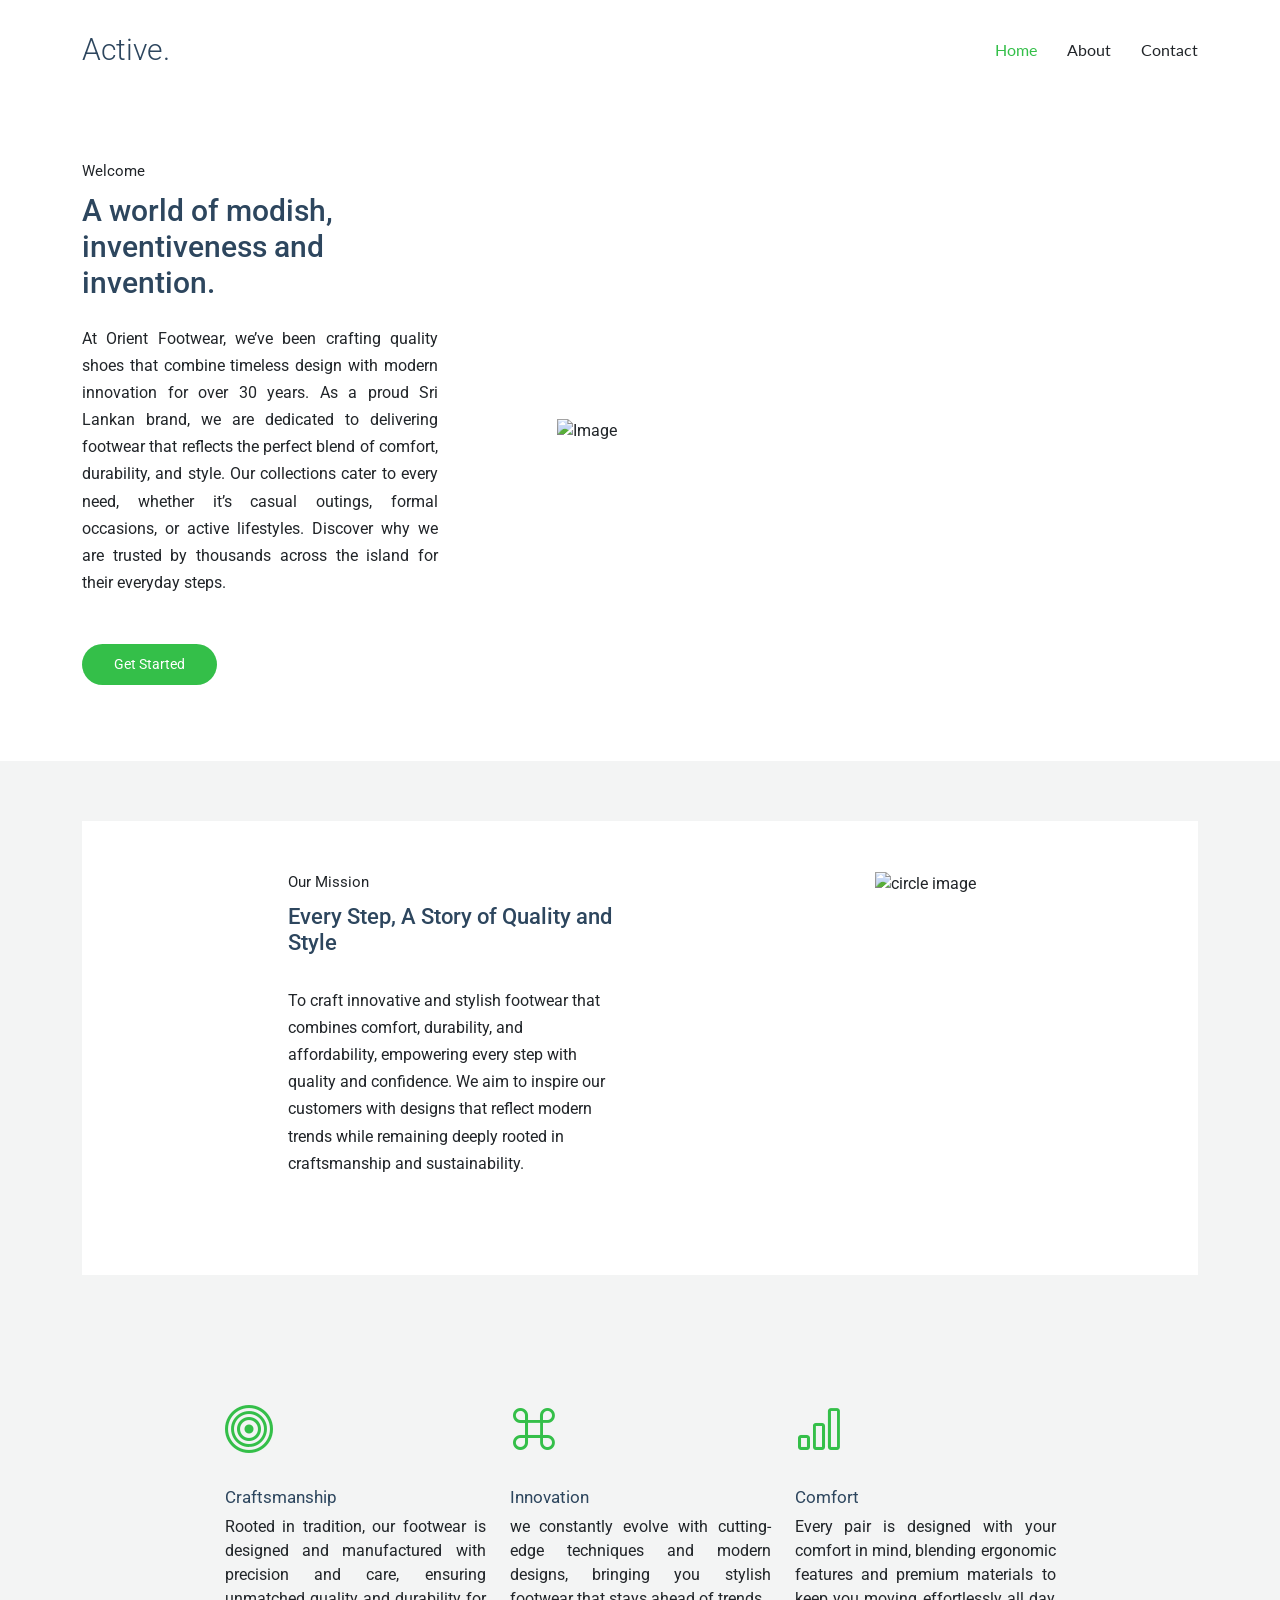
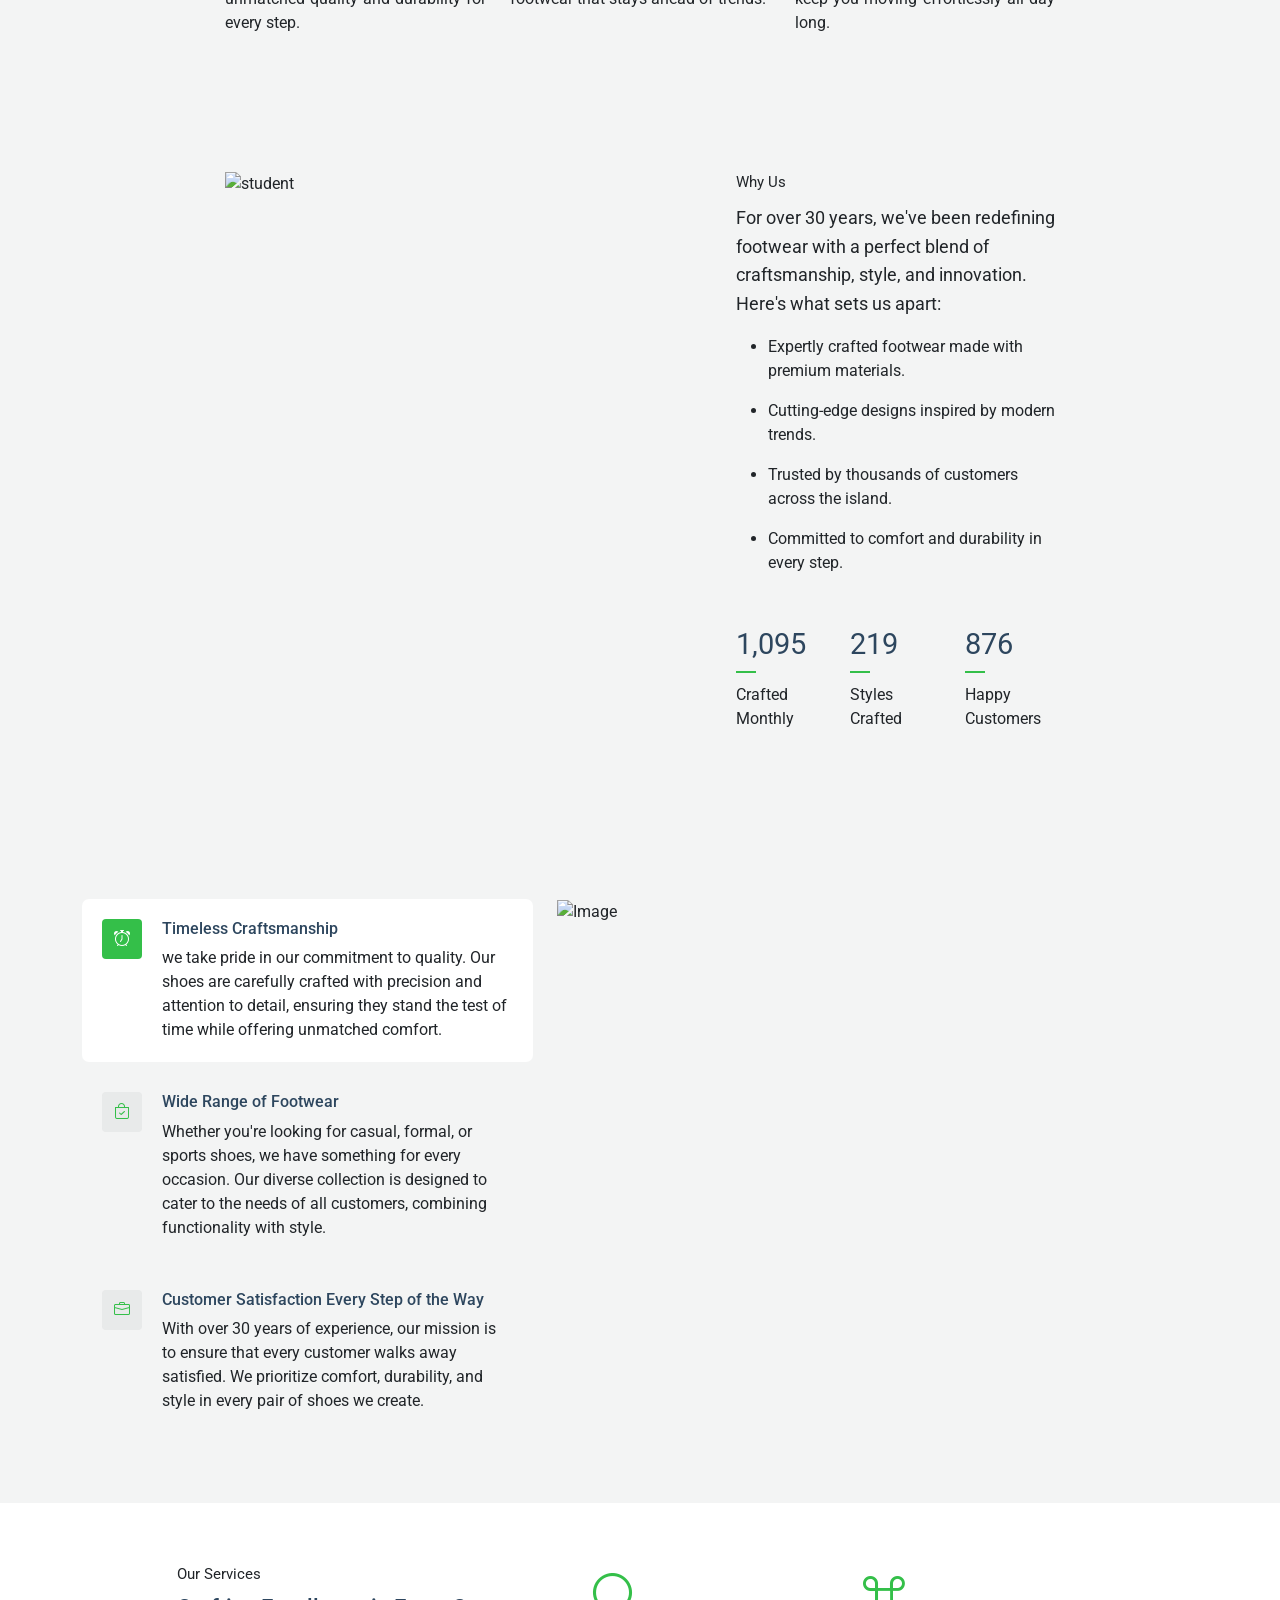
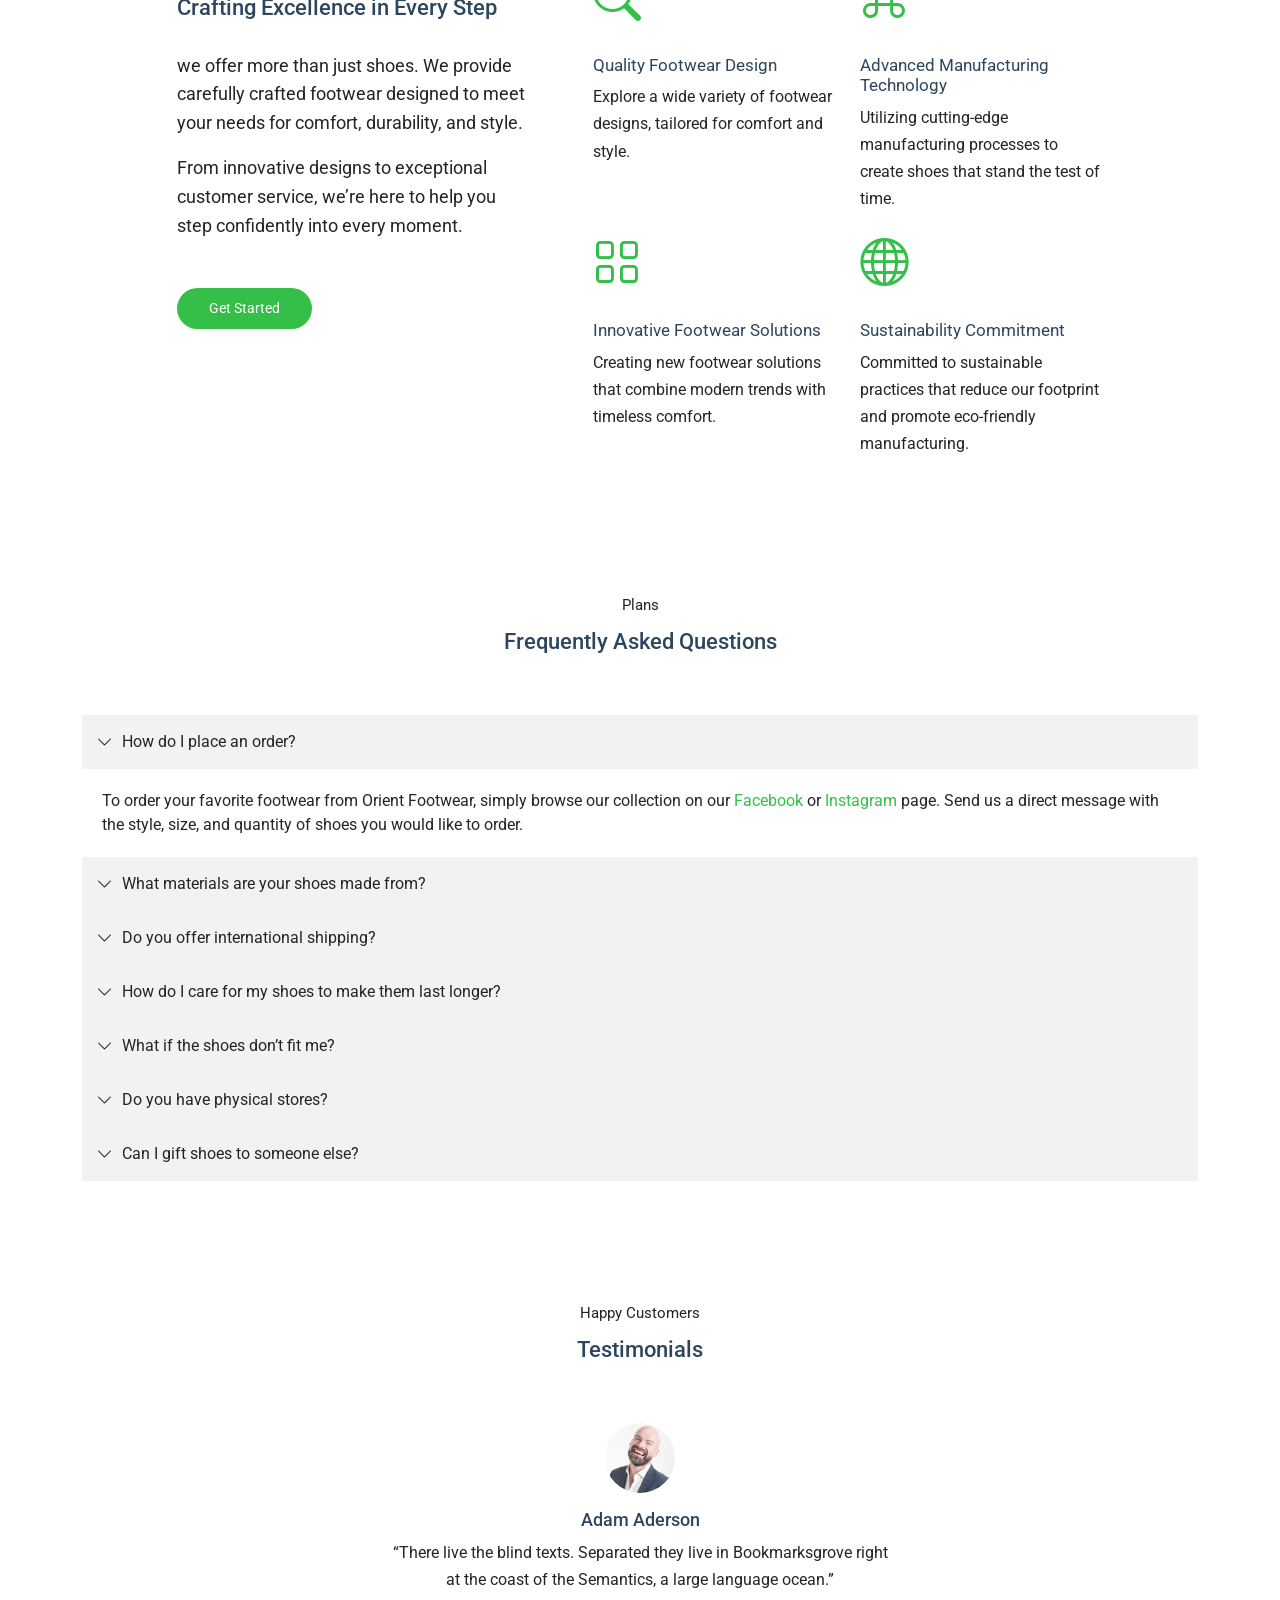
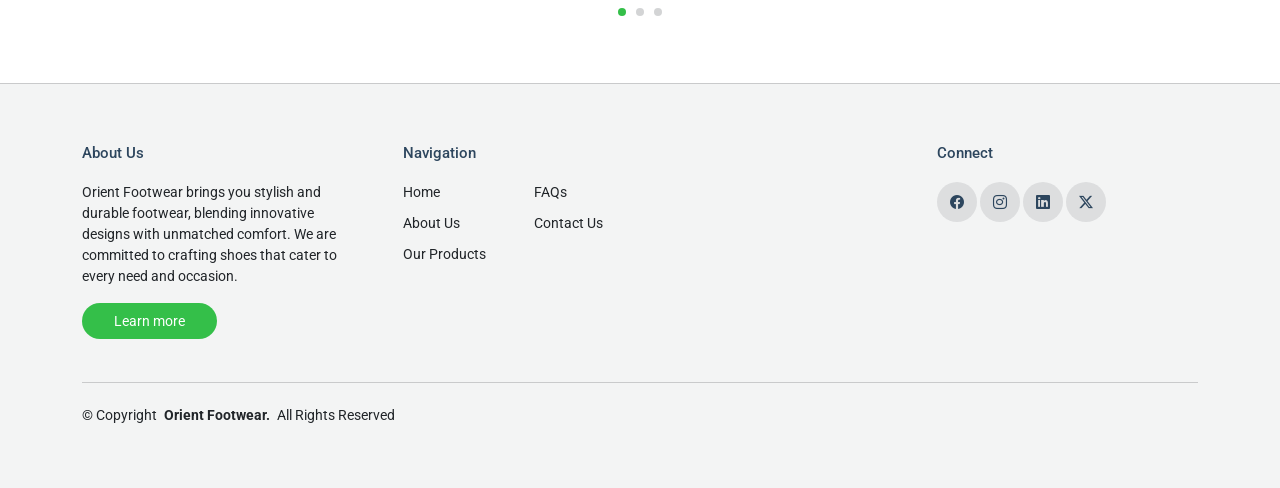
==== index.html @ 6840c635 "first commit" ====
<!DOCTYPE html>
<html lang="en">

<head>
  <meta charset="utf-8">
  <meta content="width=device-width, initial-scale=1.0" name="viewport">
  <title>Index - Active Bootstrap Template</title>
  <meta name="description" content="">
  <meta name="keywords" content="">

  <!-- Favicons -->
  <link href="assets/img/favicon.png" rel="icon">
  <link href="assets/img/apple-touch-icon.png" rel="apple-touch-icon">

  <!-- Fonts -->
  <link href="https://fonts.googleapis.com" rel="preconnect">
  <link href="https://fonts.gstatic.com" rel="preconnect" crossorigin>
  <link href="https://fonts.googleapis.com/css2?family=Roboto:ital,wght@0,100;0,300;0,400;0,500;0,700;0,900;1,100;1,300;1,400;1,500;1,700;1,900&family=Lato:ital,wght@0,100;0,300;0,400;0,700;0,900;1,100;1,300;1,400;1,700;1,900&display=swap" rel="stylesheet">

  <!-- Vendor CSS Files -->
  <link href="assets/vendor/bootstrap/css/bootstrap.min.css" rel="stylesheet">
  <link href="assets/vendor/bootstrap-icons/bootstrap-icons.css" rel="stylesheet">
  <link href="assets/vendor/aos/aos.css" rel="stylesheet">
  <link href="assets/vendor/swiper/swiper-bundle.min.css" rel="stylesheet">
  <link href="assets/vendor/glightbox/css/glightbox.min.css" rel="stylesheet">

  <!-- Main CSS File -->
  <link href="assets/css/main.css" rel="stylesheet">


</head>

<body class="index-page">

  <header id="header" class="header d-flex align-items-center sticky-top">
    <div class="container-fluid container-xl position-relative d-flex align-items-center justify-content-between">

      <a href="index.html" class="logo d-flex align-items-center">
        <!-- Uncomment the line below if you also wish to use an image logo -->
        <!-- <img src="assets/img/logo.png" alt=""> -->
        <h1 class="sitename">Active.</h1>
      </a>

      <nav id="navmenu" class="navmenu">
        <ul>
          <li><a href="index.html" class="active">Home</a></li>
          <li><a href="#">About</a></li>
          <!-- <li><a href="portfolio.html">Portfolio</a></li> -->
          <!-- <li><a href="team.html">Team</a></li> -->
          <li><a href="contact.html">Contact</a></li>
        </ul>
        <i class="mobile-nav-toggle d-xl-none bi bi-list"></i>
      </nav>

    </div>
  </header>

  <main class="main">

    <!-- About Section -->
    <section id="about" class="about section">

      <div class="container">
        <div class="row align-items-center justify-content-between">
          <div class="col-lg-7 mb-5 mb-lg-0 order-lg-2" data-aos="fade-up" data-aos-delay="400">
            <div class="swiper init-swiper">
              <script type="application/json" class="swiper-config">
                {
                  "loop": true,
                  "speed": 600,
                  "autoplay": {
                    "delay": 5000
                  },
                  "slidesPerView": "auto",
                  "pagination": {
                    "el": ".swiper-pagination",
                    "type": "bullets",
                    "clickable": true
                  },
                  "breakpoints": {
                    "320": {
                      "slidesPerView": 1,
                      "spaceBetween": 40
                    },
                    "1200": {
                      "slidesPerView": 1,
                      "spaceBetween": 1
                    }
                  }
                }
              </script>
              <div class="swiper-wrapper">
                <div class="swiper-slide">
                  <img src="assets/img/img_h_6.jpg" alt="Image" class="img-fluid">
                </div>
                <div class="swiper-slide">
                  <img src="assets/img/img_h_7.jpg" alt="Image" class="img-fluid">
                </div>
                <div class="swiper-slide">
                  <img src="assets/img/img_h_8.jpg" alt="Image" class="img-fluid">
                </div>
              </div>
              <div class="swiper-pagination"></div>
            </div>
          </div>
          <div class="col-lg-4 order-lg-1">
            <span class="section-subtitle" data-aos="fade-up">Welcome</span>
            <h1 class="mb-4" data-aos="fade-up">
              A world of modish, inventiveness and invention.
            </h1>
            <p data-aos="fade-up" style="text-align: justify;">
              At Orient Footwear, we’ve been crafting quality shoes that combine timeless design with modern 
              innovation for over 30 years. As a proud Sri Lankan brand, we are dedicated to delivering footwear 
              that reflects the perfect blend of comfort, durability, and style. Our collections cater to every need, 
              whether it’s casual outings, formal occasions, or active lifestyles. Discover why we are trusted by thousands 
              across the island for their everyday steps.
            </p>
            <p class="mt-5" data-aos="fade-up">
              <a href="#" class="btn btn-get-started">Get Started</a>
            </p>
          </div>
        </div>
      </div>
    </section><!-- /About Section -->

    <!-- About 2 Section -->
    <section id="about-2" class="about-2 section light-background">

      <div class="container">
        <div class="content">
          <div class="row justify-content-center">
            <div class="col-sm-12 col-md-5 col-lg-4 col-xl-4 order-lg-2 offset-xl-1 ">
              <div class="img-wrap text-center text-md-left" data-aos="fade-up" data-aos-delay="100">
                <div class="img">
                  <img src="assets/img/img_v_3.jpg" alt="circle image" class="img-fluid">
                </div>
              </div>
            </div>

            <div class="offset-md-0 offset-lg-1 col-sm-12 col-md-5 col-lg-5 col-xl-4" data-aos="fade-up">
              <div class="px-3">
                <span class="content-subtitle">Our Mission</span>
                <h2 class="content-title text-start">
                  Every Step, A Story of Quality and Style
                </h2>
                <p class="mb-5">
                  To craft innovative and stylish footwear that combines comfort, durability, and affordability, 
                  empowering every step with quality and confidence. We aim to inspire our customers with designs 
                  that reflect modern trends while remaining deeply rooted in craftsmanship and sustainability.
                </p>
              </div>
            </div>
          </div>
        </div>
      </div>
    </section><!-- /About 2 Section -->

    <!-- Services Section -->
    <section id="services" class="services section light-background">

      <div class="container">
        <div class="row gy-4 justify-content-center">

          <div class="col-lg-3">
            <div class="services-item" data-aos="fade-up">
              <div class="services-icon">
                <i class="bi bi-bullseye"></i>
              </div>
              <div>
                <h3>Craftsmanship</h3>
                <p style="text-align: justify;">Rooted in tradition, our footwear is designed and manufactured with precision and care, 
                  ensuring unmatched quality and durability for every step.</p>
              </div>
            </div>
          </div>

          <div class="col-lg-3">
            <div class="services-item" data-aos="fade-up" data-aos-delay="100">
              <div class="services-icon">
                <i class="bi bi-command"></i>
              </div>
              <div>
                <h3>Innovation</h3>
                <p style="text-align: justify;"> we constantly evolve with cutting-edge techniques and modern designs, bringing you stylish footwear that 
                  stays ahead of trends.</p>
              </div>
            </div>
          </div>

          <div class="col-lg-3">
            <div class="services-item" data-aos="fade-up" data-aos-delay="200">
              <div class="services-icon">
                <i class="bi bi-bar-chart"></i>
              </div>
              <div>
                <h3>Comfort</h3>
                <p style="text-align: justify;">Every pair is designed with your comfort in mind, blending ergonomic features and premium materials to
                   keep you moving effortlessly all day long.</p>
              </div>
            </div>
          </div>

        </div>
      </div>
    </section><!-- /Services Section -->

    <!-- Stats Section -->
    <section id="stats" class="stats section light-background">

      <div class="container">

        <div class="row gy-4 justify-content-center">

          <div class="col-lg-5">
            <div class="images-overlap">
              <img src="assets/img/img_v_1.jpg" alt="student" class="img-fluid img-1" data-aos="fade-up">
            </div>
          </div>

          <div class="col-lg-4 ps-lg-5">
            <span class="content-subtitle">Why Us</span>
           
            <p class="lead">
              For over 30 years, we've been redefining footwear with a perfect blend of craftsmanship, style, and innovation. Here's 
              what sets us apart:
            </p>
            <ul>
              <li class="mb-3"> Expertly crafted footwear made with premium materials.</li>
              <li class="mb-3"> Cutting-edge designs inspired by modern trends.</li>
              <li class="mb-3"> Trusted by thousands of customers across the island.</li>
              <li class="mb-5"> Committed to comfort and durability in every step.</li>
            </ul>
            
            <div class="row mb-5 count-numbers">

              <!-- Start Stats Item -->
              <div class="col-4 counter" data-aos="fade-up" data-aos-delay="200">
                <span data-purecounter-separator="true" data-purecounter-start="0" data-purecounter-end="1500" data-purecounter-duration="1" class="purecounter number"></span>
                <span class="d-block">Crafted Monthly</span>
              </div>
              <!-- End Stats Item -->

              <!-- Start Stats Item -->
              <div class="col-4 counter" data-aos="fade-up" data-aos-delay="300">
                <span data-purecounter-separator="true" data-purecounter-start="0" data-purecounter-end="300" data-purecounter-duration="1" class="purecounter number"></span>
                <span class="d-block">Styles Crafted</span>
              </div>
              <!-- End Stats Item -->

              <!-- Start Stats Item -->
              <div class="col-4 counter" data-aos="fade-up" data-aos-delay="400">
                <span data-purecounter-separator="true" data-purecounter-start="0" data-purecounter-end="1200" data-purecounter-duration="1" class="purecounter number"></span>
                <span class="d-block">Happy Customers</span>
              </div>
              <!-- End Stats Item -->

            </div>
          </div>

        </div>

      </div>
    </section><!-- /Stats Section -->


    <!-- Tabs Section -->
    <section id="tabs" class="tabs section light-background">

      <div class="container">
        <div class="row gap-x-lg-5 justify-content-between">
          <div class="col-lg-5 js-custom-dots">
            <a href="#" class="service-item link horizontal d-flex active" data-aos="fade-left" data-aos-delay="0">
              <div class="service-icon color-1 mb-4">
                <i class="bi bi-alarm"></i>
              </div>
              <!-- /.icon -->
              <div class="service-contents">
                <h3>Timeless Craftsmanship</h3>
                <p>
                  we take pride in our commitment to quality. Our shoes are carefully crafted with precision and attention to detail, ensuring they stand the test of time while offering unmatched comfort.
                </p>
              </div>
              <!-- /.service-contents-->
            </a>
            <!-- /.service -->

            <a href="#" class="service-item link horizontal d-flex" data-aos="fade-left" data-aos-delay="100">
              <div class="service-icon color-2 mb-4">
                <i class="bi bi-bag-check"></i>
              </div>
              <!-- /.icon -->
              <div class="service-contents">
                <h3>Wide Range of Footwear</h3>
                <p>
                  Whether you're looking for casual, formal, or sports shoes, we have something for every occasion. Our diverse collection is designed to cater to the needs of all customers, combining functionality with style.
                </p>
              </div>
              <!-- /.service-contents-->
            </a>
            <!-- /.service -->

            <a href="#" class="service-item link horizontal d-flex" data-aos="fade-left" data-aos-delay="200">
              <div class="service-icon color-3 mb-4">
                <i class="bi bi-briefcase"></i>
              </div>
              <!-- /.icon -->
              <div class="service-contents">
                <h3>Customer Satisfaction Every Step of the Way</h3>
                <p>
                  With over 30 years of experience, our mission is to ensure that every customer walks away satisfied. We prioritize comfort, durability, and style in every pair of shoes we create.
                </p>
              </div>
              <!-- /.service-contents-->
            </a>
          </div>

          <div class="col-lg-7">
            <div class="swiper init-swiper-tabs">
              <script type="application/json" class="swiper-config">
                {
                  "loop": true,
                  "speed": 600,
                  "autoHeight": true,
                  "autoplay": {
                    "delay": 5000
                  },
                  "slidesPerView": "auto",
                  "pagination": {
                    "el": ".swiper-pagination",
                    "type": "bullets",
                    "clickable": true
                  },
                  "breakpoints": {
                    "320": {
                      "slidesPerView": 1,
                      "spaceBetween": 40
                    },
                    "1200": {
                      "slidesPerView": 1,
                      "spaceBetween": 1
                    }
                  }
                }
              </script>
              <div class="swiper-wrapper">
                <div class="swiper-slide">
                  <img src="assets/img/img_h_1.jpg" alt="Image" class="img-fluid">
                  <!-- <div class="p-4">
                    <h3 class="text-black h5 mb-3">Modern and clean design</h3>
                    <div class="row">
                      <div class="col-lg-8">
                        <p>
                          Far far away, behind the word mountains, far from the
                          countries Vokalia and Consonantia, there live the blind
                          texts. Separated they live in Bookmarksgrove right at the
                          coast of the Semantics, a large language ocean.
                        </p>
                        <p>
                          A small river named Duden flows by their place and
                          supplies it with the necessary regelialia. It is a
                          paradisematic country, in which roasted parts of sentences
                          fly into your mouth.
                        </p>
                      </div>
                      <div class="col-lg-4">
                        <ul class="list-unstyled list-check">
                          <li>Far far away, behind the word</li>
                          <li>Far from the countries Vokalia</li>
                          <li>Separated they live in Bookmarksgrove</li>
                        </ul>
                      </div>
                    </div>
                  </div> -->
                </div>
                <div class="swiper-slide">
                  <img src="assets/img/img_h_2.jpg" alt="Image" class="img-fluid">
                </div>
                <div class="swiper-slide">
                  <img src="assets/img/img_h_3.jpg" alt="Image" class="img-fluid">
                </div>
              </div>
            </div>
          </div>
        </div>
      </div>
    </section><!-- /Tabs Section -->

    <!-- Services 2 Section -->
    <section id="services-2" class="services-2 section">

      <div class="container">
        <div class="row justify-content-center" data-aos="fade-up">
          <div class="col-md-6 col-lg-4">
            <span class="content-subtitle">Our Services</span>
            <h2 class="content-title">
              Crafting Excellence in Every Step
            </h2>
            <p class="lead">
              we offer more than just shoes. We provide carefully crafted footwear designed to meet your needs for comfort, 
              durability, and style.
            </p>
            <p class="mb-5 lead">
              From innovative designs to exceptional customer service, we’re here to help you step confidently into every moment.
            </p>
            <p>
              <a href="#" class="btn btn-get-started">Get Started</a>
            </p>
          </div>
          <div class="col-md-6 col-lg-6 ps-lg-5">
            <div class="row">
              <div class="col-6 col-sm-6 col-md-6 col-lg-6">
                <div class="services-item" data-aos="fade-up" data-aos-delay="">
                  <div class="services-icon">
                    <i class="bi bi-search"></i>
                  </div>
                  <div>
                    <h3>Quality Footwear Design</h3>
                    <p>Explore a wide variety of footwear designs, tailored for comfort and style.</p>
                  </div>
                </div>
              </div>
              <div class="col-6 col-sm-6 col-md-6 col-lg-6">
                <div class="services-item" data-aos="fade-up" data-aos-delay="100">
                  <div class="services-icon">
                    <i class="bi bi-command"></i>
                  </div>
                  <div>
                    <h3>Advanced Manufacturing Technology</h3>
                    <p>Utilizing cutting-edge manufacturing processes to create shoes that stand the test of time.</p>
                  </div>
                </div>
              </div>
              <div class="col-6 col-sm-6 col-md-6 col-lg-6">
                <div class="services-item" data-aos="fade-up" data-aos-delay="200">
                  <div class="services-icon">
                    <i class="bi bi-grid"></i>
                  </div>
                  <div>
                    <h3>Innovative Footwear Solutions</h3>
                    <p>Creating new footwear solutions that combine modern trends with timeless comfort.</p>
                  </div>
                </div>
              </div>

              <div class="col-6 col-sm-6 col-md-6 col-lg-6">
                <div class="services-item" data-aos="fade-up" data-aos-delay="300">
                  <div class="services-icon">
                    <i class="bi bi-globe"></i>
                  </div>
                  <div>
                    <h3>Sustainability Commitment</h3>
                    <p>Committed to sustainable practices that reduce our footprint and promote eco-friendly manufacturing.</p>
                  </div>
                </div>
              </div>
            </div>
          </div>
        </div>
      </div>
    </section><!-- /Services 2 Section -->

    <!-- Pricing Section -->
    <!-- <section id="pricing" class="pricing section light-background">

      
      <div class="container section-title" data-aos="fade-up">
        <p>Plans</p>
        <h2>Pricing Table</h2>
      </div>

      <div class="container">

        <div class="row gy-4">

          <div class="col-lg-4 col-md-6" data-aos="fade-up" data-aos-delay="100">
            <div class="pricing-item">
              <h3>Free</h3>
              <h4><sup>$</sup>0<span> / month</span></h4>
              <ul>
                <li>Aida dere</li>
                <li>Nec feugiat nisl</li>
                <li>Nulla at volutpat dola</li>
                <li class="na">Pharetra massa</li>
                <li class="na">Massa ultricies mi</li>
              </ul>
              <div class="btn-wrap">
                <a href="#" class="btn-buy">Buy Now</a>
              </div>
            </div>
          </div>

          <div class="col-lg-4 col-md-6" data-aos="fade-up" data-aos-delay="200">
            <div class="pricing-item recommended">
              <span class="recommended-badge">Recommended</span>
              <h3>Business</h3>
              <h4><sup>$</sup>19<span> / month</span></h4>
              <ul>
                <li>Aida dere</li>
                <li>Nec feugiat nisl</li>
                <li>Nulla at volutpat dola</li>
                <li>Pharetra massa</li>
                <li class="na">Massa ultricies mi</li>
              </ul>
              <div class="btn-wrap">
                <a href="#" class="btn-buy">Buy Now</a>
              </div>
            </div>
          </div>

          <div class="col-lg-4 col-md-6" data-aos="fade-up" data-aos-delay="300">
            <div class="pricing-item">
              <h3>Developer</h3>
              <h4><sup>$</sup>29<span> / month</span></h4>
              <ul>
                <li>Aida dere</li>
                <li>Nec feugiat nisl</li>
                <li>Nulla at volutpat dola</li>
                <li>Pharetra massa</li>
                <li>Massa ultricies mi</li>
              </ul>
              <div class="btn-wrap">
                <a href="#" class="btn-buy">Buy Now</a>
              </div>
            </div>
          </div>

        </div>

      </div>

    </section>/Pricing Section -->

    <!-- Faq Section -->
    <section id="faq" class="faq section">
      <!-- Section Title -->
      <div class="container section-title" data-aos="fade-up">
        <p>Plans</p>
        <h2>Frequently Asked Questions</h2>
      </div><!-- End Section Title -->

      <div class="container" data-aos="fade-up">
        <div class="row">
          <div class="col-12">
            <div class="custom-accordion" id="accordion-faq">
              <div class="accordion-item">
                <h2 class="mb-0">
                  <button class="btn btn-link" type="button" data-bs-toggle="collapse" data-bs-target="#collapse-faq-1">
                    How do I place an order?
                  </button>
                </h2>

                <div id="collapse-faq-1" class="collapse show" aria-labelledby="headingOne" data-parent="#accordion-faq">
                  <div class="accordion-body">
                    To order your favorite footwear from Orient Footwear, simply browse our collection on our <a href="">Facebook</a> or <a href="">Instagram</a> page. Send us a direct message with the style, size, and quantity of shoes you would like to order. 
                  </div>
                </div>
              </div>
              <!-- .accordion-item -->

              <div class="accordion-item">
                <h2 class="mb-0">
                  <button class="btn btn-link collapsed" type="button" data-bs-toggle="collapse" data-bs-target="#collapse-faq-2">
                    What materials are your shoes made from?
                  </button>
                </h2>
                <div id="collapse-faq-2" class="collapse" aria-labelledby="headingTwo" data-parent="#accordion-faq">
                  <div class="accordion-body">
                        Our shoes are made from a variety of high-quality materials including genuine/ best leather, durable rubber, breathable fabric, and eco-friendly synthetic options. We prioritize both comfort and sustainability in our materials.
                   </div>
                </div>
              </div>
            <!-- .accordion-item -->

            <div class="accordion-item">
              <h2 class="mb-0">
                <button class="btn btn-link collapsed" type="button" data-bs-toggle="collapse" data-bs-target="#collapse-faq-3">
                  Do you offer international shipping?
                </button>
              </h2>

              <div id="collapse-faq-3" class="collapse" aria-labelledby="headingThree" data-parent="#accordion-faq">
                <div class="accordion-body">
                  Currently, we only offer shipping within Sri Lanka. We are exploring options for international shipping and will update our customers when available.
                </div>
              </div>
            </div>
            <!-- .accordion-item -->
            <div class="accordion-item">
              <h2 class="mb-0">
                <button class="btn btn-link collapsed" type="button" data-bs-toggle="collapse" data-bs-target="#collapse-faq-4">
                  How do I care for my shoes to make them last longer?
                </button>
              </h2>

              <div id="collapse-faq-4" class="collapse" aria-labelledby="headingThree" data-parent="#accordion-faq">
                <div class="accordion-body">
                  To ensure the longevity of your shoes, we recommend cleaning them regularly with a soft cloth and mild soap. Keep leather shoes in a cool, dry place, and use shoe trees to maintain their shape. For fabric shoes, use a fabric cleaner to keep them fresh.
                </div>
              </div>
            </div>
            <!-- .accordion-item -->
            <div class="accordion-item">
              <h2 class="mb-0">
                <button class="btn btn-link collapsed" type="button" data-bs-toggle="collapse" data-bs-target="#collapse-faq-5">
                  What if the shoes don’t fit me?
                </button>
              </h2>

              <div id="collapse-faq-5" class="collapse" aria-labelledby="headingThree" data-parent="#accordion-faq">
                <div class="accordion-body">
                  If the shoes don’t fit, you can request an exchange for a different size within 5 days of receiving your order. The shoes must be in their original condition and packaging.
                </div>
              </div>
            </div>
            <!-- .accordion-item -->
            <div class="accordion-item">
              <h2 class="mb-0">
                <button class="btn btn-link collapsed" type="button" data-bs-toggle="collapse" data-bs-target="#collapse-faq-6">
                  Do you have physical stores?
                </button>
              </h2>

              <div id="collapse-faq-6" class="collapse" aria-labelledby="headingThree" data-parent="#accordion-faq">
                <div class="accordion-body">
                  Currently, we operate online only through our Facebook and Instagram pages. Stay tuned for updates on future store locations.
                </div>
              </div>
            </div>
            <!-- .accordion-item -->
            <div class="accordion-item">
              <h2 class="mb-0">
                <button class="btn btn-link collapsed" type="button" data-bs-toggle="collapse" data-bs-target="#collapse-faq-7">
                  Can I gift shoes to someone else?
                </button>
              </h2>

              <div id="collapse-faq-7" class="collapse" aria-labelledby="headingThree" data-parent="#accordion-faq">
                <div class="accordion-body">
                  Absolutely! You can place an order with the recipient’s shipping details, and we’ll ensure the shoes are delivered to them directly.
                </div>
              </div>
            </div>
            <!-- .accordion-item -->

          </div>
        </div>
      </div>
      </div>
    </section><!-- /Faq Section -->

    <!-- Testimonials Section -->
    <section id="testimonials" class="testimonials section">
      <!-- Section Title -->
      <div class="container section-title" data-aos="fade-up">
        <p>Happy Customers</p>
        <h2>Testimonials</h2>
      </div><!-- End Section Title -->

      <div class="container" data-aos="fade-up">
        <div class="row justify-content-center">
          <div class="col-lg-7">
            <div class="swiper init-swiper">
              <script type="application/json" class="swiper-config">
                {
                  "loop": true,
                  "speed": 600,
                  "autoplay": {
                    "delay": 5000
                  },
                  "slidesPerView": "auto",
                  "pagination": {
                    "el": ".swiper-pagination",
                    "type": "bullets",
                    "clickable": true
                  },
                  "breakpoints": {
                    "320": {
                      "slidesPerView": 1,
                      "spaceBetween": 40
                    },
                    "1200": {
                      "slidesPerView": 1,
                      "spaceBetween": 1
                    }
                  }
                }
              </script>
              <div class="swiper-wrapper">
                <div class="swiper-slide">
                  <div class="testimonial mx-auto">
                    <figure class="img-wrap">
                      <img src="assets/img/testimonials/testimonials-1.jpg" alt="Image" class="img-fluid">
                    </figure>
                    <h3 class="name">Adam Aderson</h3>
                    <blockquote>
                      <p>
                        “There live the blind texts. Separated they live in
                        Bookmarksgrove right at the coast of the Semantics, a large
                        language ocean.”
                      </p>
                    </blockquote>
                  </div>
                </div>
                <div class="swiper-slide">
                  <div class="testimonial mx-auto">
                    <figure class="img-wrap">
                      <img src="assets/img/testimonials/testimonials-2.jpg" alt="Image" class="img-fluid">
                    </figure>
                    <h3 class="name">Lukas Devlin</h3>
                    <blockquote>
                      <p>
                        “There live the blind texts. Separated they live in
                        Bookmarksgrove right at the coast of the Semantics, a large
                        language ocean.”
                      </p>
                    </blockquote>
                  </div>
                </div>
                <div class="swiper-slide">
                  <div class="testimonial mx-auto">
                    <figure class="img-wrap">
                      <img src="assets/img/testimonials/testimonials-3.jpg" alt="Image" class="img-fluid">
                    </figure>
                    <h3 class="name">Kayla Bryant</h3>
                    <blockquote>
                      <p>
                        “There live the blind texts. Separated they live in
                        Bookmarksgrove right at the coast of the Semantics, a large
                        language ocean.”
                      </p>
                    </blockquote>
                  </div>
                </div>
              </div>
              <div class="swiper-pagination"></div>
            </div>
          </div>
        </div>
      </div>
    </section><!-- /Testimonials Section -->

  </main>

  <footer id="footer" class="footer light-background">
    <div class="container">
      <div class="row g-4">
        <div class="col-md-6 col-lg-3 mb-3 mb-md-0">
          <div class="widget">
            <h3 class="widget-heading">About Us</h3>
            <p class="mb-4">
              Orient Footwear brings you stylish and durable footwear, blending innovative designs with unmatched comfort. We are committed to crafting shoes that cater to every need and occasion.
            </p>
            <p class="mb-0">
              <a href="#" class="btn-learn-more">Learn more</a>
            </p>
          </div>
        </div>
        <div class="col-md-6 col-lg-3 ps-lg-5 mb-3 mb-md-0">
          <div class="widget">
            <h3 class="widget-heading">Navigation</h3>
            <ul class="list-unstyled float-start me-5">
              <li><a href="#">Home</a></li>
              <li><a href="#">About Us</a></li>
              <li><a href="#">Our Products</a></li>
            </ul>
            <ul class="list-unstyled float-start">
              <li><a href="#">FAQs</a></li>
              <li><a href="#">Contact Us</a></li>
              <!-- <li><a href="#">Services</a></li> -->
            </ul>
          </div>
        </div>
        <div class="col-md-6 col-lg-3 pl-lg-5">
          <!-- <div class="widget">
            <h3 class="widget-heading">Recent Posts</h3>
            <ul class="list-unstyled footer-blog-entry">
              <li>
                <span class="d-block date">May 3, 2020</span>
                <a href="#">There live the Blind Texts</a>
              </li>
              <li>
                <span class="d-block date">May 3, 2020</span>
                <a href="#">Separated they live in Bookmarksgrove right</a>
              </li>
            </ul>
          </div> -->
        </div>
        <div class="col-md-6 col-lg-3 pl-lg-5">
          <div class="widget">
            <h3 class="widget-heading">Connect</h3>
            <ul class="list-unstyled social-icons light mb-3">
              <li>
                <a href="#"><span class="bi bi-facebook"></span></a>
              </li>
              <li>
                <a href="#"><span class="bi bi-instagram"></span></a>
              </li>
              <li>
                <a href="#"><span class="bi bi-linkedin"></span></a>
              </li>
              <li>
                <a href="#"><span class="bi bi-twitter-x"></span></a>
              </li>
            </ul>
          </div>

          <!-- <div class="widget">
            <div class="footer-subscribe">
              <h3 class="widget-heading">Subscribe</h3>
              <form action="forms/newsletter.php" method="post" class="php-email-form">
                <div class="mb-2">
                  <input type="text" class="form-control" name="email" placeholder="Enter your email">

                  <button type="submit" class="btn btn-link">
                    <span class="bi bi-arrow-right"></span>
                  </button>
                </div>
                <div class="loading">Loading</div>
                <div class="error-message"></div>
                <div class="sent-message">
                  Your subscription request has been sent. Thank you!
                </div>
              </form>
            </div>
          </div> -->
        </div>
      </div>

      <div class="copyright d-flex flex-column flex-md-row align-items-center justify-content-md-between">
        <p>© <span>Copyright</span> <strong class="px-1 sitename">Orient Footwear.</strong> <span>All Rights Reserved</span></p>
        <div class="credits">
         
        </div>
      </div>
    </div>
  </footer>

  <!-- Scroll Top -->
  <a href="#" id="scroll-top" class="scroll-top d-flex align-items-center justify-content-center"><i class="bi bi-arrow-up-short"></i></a>

  <!-- Preloader -->
  <div id="preloader"></div>

  <!-- Vendor JS Files -->
  <script src="assets/vendor/bootstrap/js/bootstrap.bundle.min.js"></script>
  <script src="assets/vendor/php-email-form/validate.js"></script>
  <script src="assets/vendor/aos/aos.js"></script>
  <script src="assets/vendor/swiper/swiper-bundle.min.js"></script>
  <script src="assets/vendor/purecounter/purecounter_vanilla.js"></script>
  <script src="assets/vendor/glightbox/js/glightbox.min.js"></script>
  <script src="assets/vendor/imagesloaded/imagesloaded.pkgd.min.js"></script>
  <script src="assets/vendor/isotope-layout/isotope.pkgd.min.js"></script>

  <!-- Main JS File -->
  <script src="assets/js/main.js"></script>

</body>

</html>
---- assets/css/main.css ----
/**
* Template Name: Active
* Template URL: https://bootstrapmade.com/active-bootstrap-website-template/
* Updated: Aug 07 2024 with Bootstrap v5.3.3
* Author: BootstrapMade.com
* License: https://bootstrapmade.com/license/
*/

/*--------------------------------------------------------------
# Font & Color Variables
# Help: https://bootstrapmade.com/color-system/
--------------------------------------------------------------*/
/* Fonts */
:root {
  --default-font: "Roboto",  system-ui, -apple-system, "Segoe UI", Roboto, "Helvetica Neue", Arial, "Noto Sans", "Liberation Sans", sans-serif, "Apple Color Emoji", "Segoe UI Emoji", "Segoe UI Symbol", "Noto Color Emoji";
  --heading-font: "Roboto",  sans-serif;
  --nav-font: "Lato",  sans-serif;
}

/* Global Colors - The following color variables are used throughout the website. Updating them here will change the color scheme of the entire website */
:root { 
  --background-color: #ffffff; /* Background color for the entire website, including individual sections */
  --default-color: #212529; /* Default color used for the majority of the text content across the entire website */
  --heading-color: #2d465e; /* Color for headings, subheadings and title throughout the website */
  --accent-color: #34bf49; /* Accent color that represents your brand on the website. It's used for buttons, links, and other elements that need to stand out */
  --surface-color: #ffffff; /* The surface color is used as a background of boxed elements within sections, such as cards, icon boxes, or other elements that require a visual separation from the global background. */
  --contrast-color: #ffffff; /* Contrast color for text, ensuring readability against backgrounds of accent, heading, or default colors. */
}

/* Nav Menu Colors - The following color variables are used specifically for the navigation menu. They are separate from the global colors to allow for more customization options */
:root {
  --nav-color: #212529;  /* The default color of the main navmenu links */
  --nav-hover-color: #34bf49; /* Applied to main navmenu links when they are hovered over or active */
  --nav-mobile-background-color: #ffffff; /* Used as the background color for mobile navigation menu */
  --nav-dropdown-background-color: #ffffff; /* Used as the background color for dropdown items that appear when hovering over primary navigation items */
  --nav-dropdown-color: #212529; /* Used for navigation links of the dropdown items in the navigation menu. */
  --nav-dropdown-hover-color: #34bf49; /* Similar to --nav-hover-color, this color is applied to dropdown navigation links when they are hovered over. */
}

/* Color Presets - These classes override global colors when applied to any section or element, providing reuse of the sam color scheme. */

.light-background {
  --background-color: #f3f4f4;
  --surface-color: #ffffff;
}

.dark-background {
  --background-color: #060606;
  --default-color: #ffffff;
  --heading-color: #ffffff;
  --surface-color: #252525;
  --contrast-color: #ffffff;
}

/* Smooth scroll */
:root {
  scroll-behavior: smooth;
}

/*--------------------------------------------------------------
# General Styling & Shared Classes
--------------------------------------------------------------*/
body {
  color: var(--default-color);
  background-color: var(--background-color);
  font-family: var(--default-font);
}

a {
  color: var(--accent-color);
  text-decoration: none;
  transition: 0.3s;
}

a:hover {
  color: color-mix(in srgb, var(--accent-color), transparent 25%);
  text-decoration: none;
}

h1,
h2,
h3,
h4,
h5,
h6 {
  color: var(--heading-color);
  font-family: var(--heading-font);
}

/* PHP Email Form Messages
------------------------------*/
.php-email-form .error-message {
  display: none;
  background: #df1529;
  color: #ffffff;
  text-align: left;
  padding: 15px;
  margin-bottom: 24px;
  font-weight: 600;
}

.php-email-form .sent-message {
  display: none;
  color: #ffffff;
  background: #059652;
  text-align: center;
  padding: 15px;
  margin-bottom: 24px;
  font-weight: 600;
}

.php-email-form .loading {
  display: none;
  background: var(--surface-color);
  text-align: center;
  padding: 15px;
  margin-bottom: 24px;
}

.php-email-form .loading:before {
  content: "";
  display: inline-block;
  border-radius: 50%;
  width: 24px;
  height: 24px;
  margin: 0 10px -6px 0;
  border: 3px solid var(--accent-color);
  border-top-color: var(--surface-color);
  animation: php-email-form-loading 1s linear infinite;
}

@keyframes php-email-form-loading {
  0% {
    transform: rotate(0deg);
  }

  100% {
    transform: rotate(360deg);
  }
}

/*--------------------------------------------------------------
# Global Header
--------------------------------------------------------------*/
.header {
  color: var(--default-color);
  background-color: var(--background-color);
  padding: 20px 0;
  transition: all 0.5s;
  z-index: 997;
}

.header .logo {
  line-height: 1;
}

.header .logo img {
  max-height: 32px;
  margin-right: 8px;
}

.header .logo h1 {
  font-size: 30px;
  margin: 0;
  font-weight: 300;
  color: var(--heading-color);
}

.scrolled .header {
  box-shadow: 0px 0 18px rgba(0, 0, 0, 0.1);
}

/*--------------------------------------------------------------
# Navigation Menu
--------------------------------------------------------------*/
/* Navmenu - Desktop */
@media (min-width: 1200px) {
  .navmenu {
    padding: 0;
  }

  .navmenu ul {
    margin: 0;
    padding: 0;
    display: flex;
    list-style: none;
    align-items: center;
  }

  .navmenu li {
    position: relative;
  }

  .navmenu a,
  .navmenu a:focus {
    color: var(--nav-color);
    padding: 18px 15px;
    font-size: 16px;
    font-family: var(--nav-font);
    font-weight: 400;
    display: flex;
    align-items: center;
    justify-content: space-between;
    white-space: nowrap;
    transition: 0.3s;
  }

  .navmenu a i,
  .navmenu a:focus i {
    font-size: 12px;
    line-height: 0;
    margin-left: 5px;
    transition: 0.3s;
  }

  .navmenu li:last-child a {
    padding-right: 0;
  }

  .navmenu li:hover>a,
  .navmenu .active,
  .navmenu .active:focus {
    color: var(--nav-hover-color);
  }

  .navmenu .dropdown ul {
    margin: 0;
    padding: 10px 0;
    background: var(--nav-dropdown-background-color);
    display: block;
    position: absolute;
    visibility: hidden;
    left: 14px;
    top: 130%;
    opacity: 0;
    transition: 0.3s;
    border-radius: 4px;
    z-index: 99;
    box-shadow: 0px 0px 30px rgba(0, 0, 0, 0.1);
  }

  .navmenu .dropdown ul li {
    min-width: 200px;
  }

  .navmenu .dropdown ul a {
    padding: 10px 20px;
    font-size: 15px;
    text-transform: none;
    color: var(--nav-dropdown-color);
  }

  .navmenu .dropdown ul a i {
    font-size: 12px;
  }

  .navmenu .dropdown ul a:hover,
  .navmenu .dropdown ul .active:hover,
  .navmenu .dropdown ul li:hover>a {
    color: var(--nav-dropdown-hover-color);
  }

  .navmenu .dropdown:hover>ul {
    opacity: 1;
    top: 100%;
    visibility: visible;
  }

  .navmenu .dropdown .dropdown ul {
    top: 0;
    left: -90%;
    visibility: hidden;
  }

  .navmenu .dropdown .dropdown:hover>ul {
    opacity: 1;
    top: 0;
    left: -100%;
    visibility: visible;
  }
}

/* Navmenu - Mobile */
@media (max-width: 1199px) {
  .mobile-nav-toggle {
    color: var(--nav-color);
    font-size: 28px;
    line-height: 0;
    margin-right: 10px;
    cursor: pointer;
    transition: color 0.3s;
  }

  .navmenu {
    padding: 0;
    z-index: 9997;
  }

  .navmenu ul {
    display: none;
    list-style: none;
    position: absolute;
    inset: 60px 20px 20px 20px;
    padding: 10px 0;
    margin: 0;
    border-radius: 6px;
    background-color: var(--nav-mobile-background-color);
    overflow-y: auto;
    transition: 0.3s;
    z-index: 9998;
    box-shadow: 0px 0px 30px rgba(0, 0, 0, 0.1);
  }

  .navmenu a,
  .navmenu a:focus {
    color: var(--nav-color);
    padding: 10px 20px;
    font-family: var(--nav-font);
    font-size: 17px;
    font-weight: 500;
    display: flex;
    align-items: center;
    justify-content: space-between;
    white-space: nowrap;
    transition: 0.3s;
  }

  .navmenu a i,
  .navmenu a:focus i {
    font-size: 12px;
    line-height: 0;
    margin-left: 5px;
    width: 30px;
    height: 30px;
    display: flex;
    align-items: center;
    justify-content: center;
    border-radius: 50%;
    transition: 0.3s;
    background-color: color-mix(in srgb, var(--accent-color), transparent 90%);
  }

  .navmenu a i:hover,
  .navmenu a:focus i:hover {
    background-color: var(--accent-color);
    color: var(--contrast-color);
  }

  .navmenu a:hover,
  .navmenu .active,
  .navmenu .active:focus {
    color: var(--nav-hover-color);
  }

  .navmenu .active i,
  .navmenu .active:focus i {
    background-color: var(--accent-color);
    color: var(--contrast-color);
    transform: rotate(180deg);
  }

  .navmenu .dropdown ul {
    position: static;
    display: none;
    z-index: 99;
    padding: 10px 0;
    margin: 10px 20px;
    background-color: var(--nav-dropdown-background-color);
    border: 1px solid color-mix(in srgb, var(--default-color), transparent 90%);
    box-shadow: none;
    transition: all 0.5s ease-in-out;
  }

  .navmenu .dropdown ul ul {
    background-color: rgba(33, 37, 41, 0.1);
  }

  .navmenu .dropdown ul a {
    color: var(--nav-dropdown-color);
  }

  .navmenu .dropdown ul a:hover,
  .navmenu .dropdown ul .active:hover,
  .navmenu .dropdown ul li:hover>a {
    color: var(--nav-dropdown-hover-color);
  }

  .navmenu .dropdown>.dropdown-active {
    display: block;
    background-color: rgba(33, 37, 41, 0.03);
  }

  .mobile-nav-active {
    overflow: hidden;
  }

  .mobile-nav-active .mobile-nav-toggle {
    color: #fff;
    position: absolute;
    font-size: 32px;
    top: 15px;
    right: 15px;
    margin-right: 0;
    z-index: 9999;
  }

  .mobile-nav-active .navmenu {
    position: fixed;
    overflow: hidden;
    inset: 0;
    background: rgba(33, 37, 41, 0.8);
    transition: 0.3s;
  }

  .mobile-nav-active .navmenu>ul {
    display: block;
  }
}

/*--------------------------------------------------------------
# Global Footer
--------------------------------------------------------------*/
.footer {
  background-color: var(--background-color);
  color: var(--default-color);
  padding: 60px 0;
  font-size: 14px;
  border-top: 1px solid color-mix(in srgb, var(--default-color), transparent 80%);
}

.footer a {
  color: var(--default-color) !important;
}

.footer a:hover {
  color: var(--accent-color);
}

.footer .copyright {
  margin-top: 50px;
  position: relative;
  padding-top: 20px;
  border-top: 1px solid color-mix(in srgb, var(--default-color), transparent 80%);
}

.footer .copyright p,
.footer .copyright .credits {
  margin: 2px 0;
}

.footer .btn-learn-more {
  background-color: var(--accent-color);
  border-radius: 30px;
  padding: 8px 30px;
  border: 2px solid transparent;
  transition: 0.3s all ease-in-out;
  font-size: 14px;
  color: var(--contrast-color) !important;
}

.footer .btn-learn-more:hover {
  border-color: var(--accent-color);
  background-color: transparent;
  color: var(--accent-color) !important;
}

.footer .widget .widget-heading {
  font-size: 15px;
  color: var(--heading-color);
  margin-bottom: 20px;
}

.footer .widget ul li {
  margin-bottom: 10px;
  line-height: 1.5;
}

.footer .widget ul li a {
  color: color-mix(in srgb, var(--heading-color), transparent 50%);
}

.footer .widget ul li a:hover {
  text-decoration: none;
  color: var(--heading-color);
}

.footer .widget .footer-blog-entry .date {
  color: color-mix(in srgb, var(--default-color), transparent 50%);
  font-size: 12px;
}

.footer .social-icons li {
  display: inline-block;
}

.footer .social-icons li a {
  display: inline-block;
  width: 40px;
  height: 40px;
  position: relative;
  border-radius: 50%;
  background: color-mix(in srgb, var(--default-color), transparent 90%);
}

.footer .social-icons li a span {
  color: color-mix(in srgb, var(--heading-color), transparent 0%);
  position: absolute;
  top: 50%;
  left: 50%;
  transform: translate(-50%, -50%);
  transition: 0.3s all ease-in-out;
}

.footer .social-icons li a:hover {
  background: var(--accent-color);
}

.footer .social-icons li a:hover span {
  color: var(--contrast-color);
}

.footer .social-icons li:first-child a {
  padding-left: 0;
}

.footer .footer-subscribe form {
  position: relative;
}

.footer .footer-subscribe .form-control {
  font-size: 14px;
  height: 42px;
  border: 2px solid color-mix(in srgb, var(--default-color), transparent 40%);
  background: none;
  color: var(--heading-color);
  padding-right: 40px;
}

.footer .footer-subscribe .form-control:focus {
  border-color: color-mix(in srgb, var(--default-color), transparent 10%);
  box-shadow: none;
}

.footer .footer-subscribe .form-control::placeholder {
  color: color-mix(in srgb, var(--heading-color), transparent 60%);
}

.footer .footer-subscribe .btn-link {
  padding: 0;
  margin: 0;
  font-size: 1.5rem;
  background-color: none;
  border-color: none;
  position: absolute;
  line-height: 0;
  color: color-mix(in srgb, var(--heading-color), transparent 20%);
  top: 20px;
  right: 10px;
  transform: translateY(-50%) rotate(0deg);
}

.footer .footer-subscribe .btn-link:hover,
.footer .footer-subscribe .btn-link:focus,
.footer .footer-subscribe .btn-link:active {
  text-decoration: none;
}

/*--------------------------------------------------------------
# Preloader
--------------------------------------------------------------*/
#preloader {
  position: fixed;
  inset: 0;
  z-index: 999999;
  overflow: hidden;
  background: var(--background-color);
  transition: all 0.6s ease-out;
}

#preloader:before {
  content: "";
  position: fixed;
  top: calc(50% - 30px);
  left: calc(50% - 30px);
  border: 6px solid #ffffff;
  border-color: var(--accent-color) transparent var(--accent-color) transparent;
  border-radius: 50%;
  width: 60px;
  height: 60px;
  animation: animate-preloader 1.5s linear infinite;
}

@keyframes animate-preloader {
  0% {
    transform: rotate(0deg);
  }

  100% {
    transform: rotate(360deg);
  }
}

/*--------------------------------------------------------------
# Scroll Top Button
--------------------------------------------------------------*/
.scroll-top {
  position: fixed;
  visibility: hidden;
  opacity: 0;
  right: 15px;
  bottom: 15px;
  z-index: 99999;
  background-color: var(--accent-color);
  width: 40px;
  height: 40px;
  border-radius: 4px;
  transition: all 0.4s;
}

.scroll-top i {
  font-size: 24px;
  color: var(--contrast-color);
  line-height: 0;
}

.scroll-top:hover {
  background-color: color-mix(in srgb, var(--accent-color), transparent 20%);
  color: var(--contrast-color);
}

.scroll-top.active {
  visibility: visible;
  opacity: 1;
}

/*--------------------------------------------------------------
# Disable aos animation delay on mobile devices
--------------------------------------------------------------*/
@media screen and (max-width: 768px) {
  [data-aos-delay] {
    transition-delay: 0 !important;
  }
}

/*--------------------------------------------------------------
# Global Page Titles & Breadcrumbs
--------------------------------------------------------------*/
.page-title {
  color: var(--default-color);
  background-color: var(--background-color);
  padding: 20px 0;
  position: relative;
}

.page-title h1 {
  font-size: 24px;
  font-weight: 300;
  margin: 0 0 5px 0;
}

.page-title .breadcrumbs ol {
  display: flex;
  flex-wrap: wrap;
  list-style: none;
  padding: 0;
  margin: 0;
  font-size: 14px;
  font-weight: 400;
}

.page-title .breadcrumbs ol li+li {
  padding-left: 10px;
}

.page-title .breadcrumbs ol li+li::before {
  content: "/";
  display: inline-block;
  padding-right: 10px;
  color: color-mix(in srgb, var(--default-color), transparent 70%);
}

/*--------------------------------------------------------------
# Global Sections
--------------------------------------------------------------*/
section,
.section {
  color: var(--default-color);
  background-color: var(--background-color);
  padding: 60px 0;
  scroll-margin-top: 100px;
  overflow: clip;
}

@media (max-width: 1199px) {

  section,
  .section {
    scroll-margin-top: 66px;
  }
}

/*--------------------------------------------------------------
# Global Section Titles
--------------------------------------------------------------*/
.section-title {
  text-align: center;
  padding-bottom: 60px;
  position: relative;
}

.section-title h2 {
  font-size: 22px;
  font-weight: 500;
  margin-bottom: 0;
}

.section-title p {
  font-size: 15px;
  margin-bottom: 10px;
}

/*--------------------------------------------------------------
# About Section
--------------------------------------------------------------*/
.about .btn-get-started {
  background-color: var(--accent-color);
  color: var(--contrast-color);
  border-radius: 30px;
  padding: 8px 30px;
  border: 2px solid transparent;
  transition: 0.3s all ease-in-out;
  font-size: 14px;
}

.about .btn-get-started:hover {
  border-color: var(--accent-color);
  background-color: transparent;
  color: var(--accent-color);
}

.about h1 {
  color: var(--heading-color);
  font-size: 30px;
}

.about p {
  line-height: 1.7;
  color: var(--default-color);
}

.about .swiper-pagination {
  position: absolute;
  bottom: 30px;
}

.about .swiper-pagination .swiper-pagination-bullet {
  margin: 0 5px;
  background: #ffffff;
  opacity: 0.3;
}

.about .swiper-pagination .swiper-pagination-bullet.swiper-pagination-bullet-active {
  background: var(--accent-color);
  opacity: 1;
}

.about .section-subtitle {
  font-size: 15px;
  margin-bottom: 10px;
  display: block;
  color: var(--default-color);
}

/*--------------------------------------------------------------
# About 2 Section
--------------------------------------------------------------*/
.about-2 .content {
  background-color: var(--surface-color);
  padding-top: 50px;
  padding-bottom: 50px;
}

.about-2 .content-subtitle {
  font-size: 15px;
  margin-bottom: 10px;
  display: block;
  color: var(--default-color);
}

.about-2 .content-title {
  color: var(--heading-color);
  font-size: 22px;
  margin-bottom: 30px;
}

.about-2 p {
  line-height: 1.7;
  color: var(--default-color);
}

.about-2 .btn-get-started {
  background-color: var(--accent-color);
  color: var(--contrast-color);
  border-radius: 30px;
  padding: 8px 30px;
  border: 2px solid transparent;
  transition: 0.3s all ease-in-out;
  font-size: 14px;
}

.about-2 .btn-get-started:hover {
  border-color: var(--accent-color);
  background-color: transparent;
  color: var(--accent-color);
}

.about-2 .lead {
  line-height: 1.6;
  font-size: 18px;
  font-weight: normal;
  color: var(--default-color);
}

/*--------------------------------------------------------------
# Services Section
--------------------------------------------------------------*/
.services {
  padding-top: 60px;
  padding-bottom: 60px;
}

.services .services-item .services-icon {
  color: var(--accent-color);
  margin-bottom: 20px;
}

.services .services-item .services-icon i {
  font-size: 48px;
}

.services .services-item h3 {
  font-size: 17px;
  font-weight: 400;
  color: var(--heading-color);
}

/*--------------------------------------------------------------
# Stats Section
--------------------------------------------------------------*/
.stats {
  padding-top: 60px;
}

.stats .content-subtitle {
  font-size: 15px;
  margin-bottom: 10px;
  display: block;
  color: var(--default-color);
}

.stats .lead {
  line-height: 1.6;
  font-size: 18px;
  font-weight: normal;
  color: var(--default-color);
}

.stats .content-title {
  color: var(--heading-color);
  font-size: 22px;
  margin-bottom: 30px;
}

.stats p {
  line-height: 1.7;
  color: var(--default-color);
}

.stats .btn-get-started {
  background-color: var(--accent-color);
  color: var(--contrast-color);
  border-radius: 30px;
  padding: 8px 30px;
  border: 2px solid transparent;
  transition: 0.3s all ease-in-out;
  font-size: 14px;
}

.stats .btn-get-started:hover {
  border-color: var(--accent-color);
  background-color: transparent;
  color: var(--accent-color);
}

.stats .count-numbers .number {
  font-size: 1.8rem;
  color: var(--heading-color);
  position: relative;
  display: block;
  padding-bottom: 7px;
  margin-bottom: 10px;
}

.stats .count-numbers .number:after {
  content: "";
  left: 0;
  bottom: 0;
  position: absolute;
  width: 20px;
  height: 2px;
  background: var(--accent-color);
}

/*--------------------------------------------------------------
# Blog Posts Section
--------------------------------------------------------------*/
.blog-posts .title-wrap {
  padding-bottom: 30px;
}

.blog-posts .content-subtitle {
  font-size: 15px;
  margin-bottom: 10px;
  display: block;
  color: var(--default-color);
}

.blog-posts .content-title {
  color: var(--heading-color);
  font-size: 22px;
  margin-bottom: 30px;
}

.blog-posts .post-entry .thumb {
  margin-bottom: 20px;
}

.blog-posts .post-entry .thumb img {
  transition: 0.3s all ease;
}

.blog-posts .post-entry .thumb:hover img {
  opacity: 0.8;
}

.blog-posts .post-entry .meta {
  font-size: 12px;
  margin-bottom: 20px;
}

.blog-posts .post-entry .meta .cat {
  text-transform: uppercase;
  font-weight: normal;
  color: var(--heading-color);
}

.blog-posts .post-entry .meta .date {
  color: color-mix(in srgb, var(--default-color), transparent 25%);
}

.blog-posts .post-entry .post-content {
  padding-left: 30px;
  padding-right: 30px;
}

.blog-posts .post-entry .post-content h3 {
  font-size: 18px;
  line-height: 1.2;
}

.blog-posts .post-entry .post-content h3 a {
  color: var(--heading-color);
}

.blog-posts .post-entry .post-content h3 a:hover {
  color: var(--accent-color);
}

.blog-posts .author .pic {
  flex: 0 0 50px;
  margin-right: 20px;
}

.blog-posts .author .author-name {
  line-height: 1.3;
}

.blog-posts .author .author-name strong {
  color: var(--heading-color);
  font-weight: normal;
}

.blog-posts .author .author-name span {
  font-size: 14px;
  color: color-mix(in srgb, var(--default-color), transparent 25%);
}

/*--------------------------------------------------------------
# Tabs Section
--------------------------------------------------------------*/
.tabs .service-item .service-icon {
  display: flex;
  align-items: center;
  justify-content: center;
  width: 40px;
  height: 40px;
  flex: 0 0 40px;
  border-radius: 4px;
  position: relative;
  color: var(--accent-color);
  background-color: color-mix(in srgb, var(--default-color), transparent 95%);
  margin-right: 20px;
  font-size: 16px;
}

.tabs .service-item .service-contents h3 {
  font-size: 16px;
  color: var(--heading-color);
}

.tabs .service-item.link {
  padding: 20px;
  margin-bottom: 10px;
  border-radius: 7px;
}

.tabs .service-item.link .service-contents {
  color: var(--default-color);
}

.tabs .service-item.link .service-contents *:last-child {
  margin-bottom: 0;
}

.tabs .service-item.link:hover {
  background: color-mix(in srgb, var(--default-color), transparent 96%);
}

.tabs .service-item.link:hover .service-icon {
  background-color: color-mix(in srgb, var(--default-color), transparent 90%);
  color: var(--default-color);
}

.tabs .service-item.link.active {
  background: var(--surface-color);
}

.tabs .service-item.link.active .service-icon {
  background-color: var(--accent-color);
  color: var(--contrast-color);
}

/*--------------------------------------------------------------
# Services 2 Section
--------------------------------------------------------------*/
.services-2 .content-subtitle {
  font-size: 15px;
  margin-bottom: 10px;
  display: block;
  color: var(--default-color);
}

.services-2 .content-title {
  color: var(--heading-color);
  font-size: 22px;
  margin-bottom: 30px;
}

.services-2 p {
  line-height: 1.7;
  color: var(--default-color);
}

.services-2 .lead {
  line-height: 1.6;
  font-size: 18px;
  font-weight: normal;
  color: var(--default-color);
}

.services-2 .btn-get-started {
  background-color: var(--accent-color);
  color: var(--contrast-color);
  border-radius: 30px;
  padding: 8px 30px;
  border: 2px solid transparent;
  transition: 0.3s all ease-in-out;
  font-size: 14px;
}

.services-2 .btn-get-started:hover {
  border-color: var(--accent-color);
  background-color: transparent;
  color: var(--accent-color);
}

.services-2 .services-item .services-icon {
  color: var(--accent-color);
  margin-bottom: 20px;
}

.services-2 .services-item .services-icon i {
  font-size: 48px;
}

.services-2 .services-item h3 {
  font-size: 17px;
  font-weight: 400;
  color: var(--heading-color);
}

/*--------------------------------------------------------------
# Pricing Section
--------------------------------------------------------------*/
.pricing .pricing-item {
  background-color: var(--surface-color);
  box-shadow: 0px 5px 90px rgba(0, 0, 0, 0.1);
  padding: 40px 20px;
  text-align: center;
  border-radius: 8px;
  position: relative;
  overflow: hidden;
}

.pricing .pricing-item h3 {
  padding: 15px;
  margin-top: 15px;
  font-size: 18px;
  font-weight: 600;
}

.pricing .pricing-item h4 {
  color: var(--accent-color);
  font-size: 42px;
  font-family: var(--default-font);
  font-weight: 500;
}

.pricing .pricing-item h4 sup {
  font-size: 20px;
  top: -15px;
  left: -3px;
}

.pricing .pricing-item h4 span {
  color: color-mix(in srgb, var(--default-color), transparent 40%);
  font-size: 16px;
  font-weight: 300;
}

.pricing .pricing-item ul {
  padding: 20px 0;
  list-style: none;
  text-align: center;
  line-height: 20px;
  font-size: 14px;
}

.pricing .pricing-item ul li {
  padding-bottom: 16px;
}

.pricing .pricing-item ul .na {
  color: color-mix(in srgb, var(--default-color), transparent 60%);
  text-decoration: line-through;
}

.pricing .pricing-item .btn-wrap {
  padding: 15px;
  text-align: center;
}

.pricing .pricing-item .btn-buy {
  color: var(--accent-color);
  background-color: transparent;
  border: 2px solid var(--accent-color);
  display: inline-block;
  padding: 10px 40px 12px 40px;
  border-radius: 50px;
  font-size: 14px;
  font-family: var(--heading-font);
  font-weight: 600;
  transition: 0.3s;
}

.pricing .pricing-item .btn-buy:hover {
  background: var(--accent-color);
  color: var(--contrast-color);
}

.pricing .recommended .btn-buy {
  background: var(--accent-color);
  color: var(--contrast-color);
}

.pricing .recommended .btn-buy:hover {
  background: color-mix(in srgb, var(--accent-color), transparent 20%);
  border-color: color-mix(in srgb, var(--accent-color), transparent 20%);
}

.pricing .recommended-badge {
  position: absolute;
  top: 20px;
  left: 50%;
  transform: translateX(-50%);
  z-index: 1;
  font-size: 13px;
  padding: 3px 25px 6px 25px;
  background: color-mix(in srgb, var(--accent-color), transparent 92%);
  color: var(--accent-color);
  border-radius: 50px;
}

/*--------------------------------------------------------------
# Faq Section
--------------------------------------------------------------*/
.faq .content-subtitle {
  font-size: 15px;
  margin-bottom: 10px;
  display: block;
  color: var(--default-color);
}

.faq .content-title {
  color: var(--heading-color);
  font-size: 22px;
  margin-bottom: 30px;
}

.faq p {
  line-height: 1.7;
  color: var(--default-color);
}

.faq .custom-accordion .accordion-item {
  background-color: var(--surface-color);
  margin-bottom: 0px;
  position: relative;
  border-radius: 0px;
  overflow: hidden;
}

.faq .custom-accordion .accordion-item .btn-link {
  display: block;
  width: 100%;
  padding: 15px 0;
  text-decoration: none;
  text-align: left;
  color: var(--default-color);
  border: none;
  padding-left: 40px;
  border-radius: 0;
  position: relative;
  background-color: color-mix(in srgb, var(--default-color), transparent 94%);
}

.faq .custom-accordion .accordion-item .btn-link:before {
  content: "\f282";
  display: inline-block;
  font-family: "bootstrap-icons" !important;
  font-style: normal;
  font-weight: normal !important;
  font-variant: normal;
  text-transform: none;
  line-height: 1;
  vertical-align: -0.125em;
  -webkit-font-smoothing: antialiased;
  position: absolute;
  top: 50%;
  transform: translateY(-50%);
  left: 15px;
}

.faq .custom-accordion .accordion-item .btn-link[aria-expanded=true] {
  color: var(--accent-color);
}

.faq .custom-accordion .accordion-item .btn-link[aria-expanded=true]:before {
  font-family: "bootstrap-icons" !important;
  content: "\f286";
  position: absolute;
  color: var(--accent-color);
  top: 50%;
  transform: translateY(-50%);
}

.faq .custom-accordion .accordion-item .accordion-body {
  padding: 20px 20px 20px 20px;
  color: var(--default-color);
}

/*--------------------------------------------------------------
# Testimonials Section
--------------------------------------------------------------*/
.testimonials p {
  line-height: 1.7;
  color: var(--default-color);
}

.testimonials .testimonial {
  max-width: 500px;
  text-align: center;
  margin-bottom: 30px;
}

.testimonials .testimonial .name {
  font-size: 18px;
  color: var(--heading-color);
}

.testimonials .testimonial .img-wrap img {
  margin: 0 auto;
  width: 70px;
  border-radius: 50%;
}

.testimonials .swiper-pagination {
  position: absolute;
  bottom: 0px;
}

.testimonials .swiper-pagination .swiper-pagination-bullet {
  margin: 0 5px;
  background-color: color-mix(in srgb, var(--default-color) 65%, transparent);
  opacity: 0.3;
}

.testimonials .swiper-pagination .swiper-pagination-bullet.swiper-pagination-bullet-active {
  background: var(--accent-color);
  opacity: 1;
}

/*--------------------------------------------------------------
# Portfolio Section
--------------------------------------------------------------*/
.portfolio .portfolio-filters {
  padding: 0;
  margin: 0 auto 20px auto;
  list-style: none;
  text-align: center;
}

.portfolio .portfolio-filters li {
  cursor: pointer;
  display: inline-block;
  padding: 8px 20px 10px 20px;
  margin: 0;
  font-size: 15px;
  font-weight: 500;
  line-height: 1;
  margin-bottom: 5px;
  border-radius: 50px;
  transition: all 0.3s ease-in-out;
  font-family: var(--heading-font);
}

.portfolio .portfolio-filters li:hover,
.portfolio .portfolio-filters li.filter-active {
  color: var(--contrast-color);
  background-color: var(--accent-color);
}

.portfolio .portfolio-filters li:first-child {
  margin-left: 0;
}

.portfolio .portfolio-filters li:last-child {
  margin-right: 0;
}

@media (max-width: 575px) {
  .portfolio .portfolio-filters li {
    font-size: 14px;
    margin: 0 0 10px 0;
  }
}

.portfolio .portfolio-item {
  position: relative;
  overflow: hidden;
}

.portfolio .portfolio-item .portfolio-info {
  opacity: 0;
  position: absolute;
  left: 12px;
  right: 12px;
  bottom: -100%;
  z-index: 3;
  transition: all ease-in-out 0.5s;
  background: color-mix(in srgb, var(--background-color), transparent 10%);
  padding: 15px;
}

.portfolio .portfolio-item .portfolio-info h4 {
  font-size: 18px;
  font-weight: 600;
  padding-right: 50px;
}

.portfolio .portfolio-item .portfolio-info p {
  color: color-mix(in srgb, var(--default-color), transparent 30%);
  font-size: 14px;
  margin-bottom: 0;
  padding-right: 50px;
}

.portfolio .portfolio-item .portfolio-info .preview-link,
.portfolio .portfolio-item .portfolio-info .details-link {
  position: absolute;
  right: 50px;
  font-size: 24px;
  top: calc(50% - 14px);
  color: color-mix(in srgb, var(--default-color), transparent 30%);
  transition: 0.3s;
  line-height: 0;
}

.portfolio .portfolio-item .portfolio-info .preview-link:hover,
.portfolio .portfolio-item .portfolio-info .details-link:hover {
  color: var(--accent-color);
}

.portfolio .portfolio-item .portfolio-info .details-link {
  right: 14px;
  font-size: 28px;
}

.portfolio .portfolio-item:hover .portfolio-info {
  opacity: 1;
  bottom: 0;
}

/*--------------------------------------------------------------
# Portfolio Details Section
--------------------------------------------------------------*/
.portfolio-details .portfolio-details-slider img {
  width: 100%;
}

.portfolio-details .swiper-wrapper {
  height: auto;
}

.portfolio-details .swiper-button-prev,
.portfolio-details .swiper-button-next {
  width: 48px;
  height: 48px;
}

.portfolio-details .swiper-button-prev:after,
.portfolio-details .swiper-button-next:after {
  color: rgba(255, 255, 255, 0.8);
  background-color: rgba(0, 0, 0, 0.15);
  font-size: 24px;
  border-radius: 50%;
  width: 48px;
  height: 48px;
  display: flex;
  align-items: center;
  justify-content: center;
  transition: 0.3s;
}

.portfolio-details .swiper-button-prev:hover:after,
.portfolio-details .swiper-button-next:hover:after {
  background-color: rgba(0, 0, 0, 0.3);
}

@media (max-width: 575px) {

  .portfolio-details .swiper-button-prev,
  .portfolio-details .swiper-button-next {
    display: none;
  }
}

.portfolio-details .swiper-pagination {
  margin-top: 20px;
  position: relative;
}

.portfolio-details .swiper-pagination .swiper-pagination-bullet {
  width: 10px;
  height: 10px;
  background-color: color-mix(in srgb, var(--default-color), transparent 85%);
  opacity: 1;
}

.portfolio-details .swiper-pagination .swiper-pagination-bullet-active {
  background-color: var(--accent-color);
}

.portfolio-details .portfolio-info h3 {
  font-size: 22px;
  font-weight: 700;
  margin-bottom: 20px;
  padding-bottom: 20px;
  position: relative;
}

.portfolio-details .portfolio-info h3:after {
  content: "";
  position: absolute;
  display: block;
  width: 50px;
  height: 3px;
  background: var(--accent-color);
  left: 0;
  bottom: 0;
}

.portfolio-details .portfolio-info ul {
  list-style: none;
  padding: 0;
  font-size: 15px;
}

.portfolio-details .portfolio-info ul li {
  display: flex;
  flex-direction: column;
  padding-bottom: 15px;
}

.portfolio-details .portfolio-info ul strong {
  text-transform: uppercase;
  font-weight: 400;
  color: color-mix(in srgb, var(--default-color), transparent 50%);
  font-size: 14px;
}

.portfolio-details .portfolio-info .btn-visit {
  padding: 8px 40px;
  background: var(--accent-color);
  color: var(--contrast-color);
  border-radius: 50px;
  transition: 0.3s;
}

.portfolio-details .portfolio-info .btn-visit:hover {
  background: color-mix(in srgb, var(--accent-color), transparent 20%);
}

.portfolio-details .portfolio-description h2 {
  font-size: 26px;
  font-weight: 700;
  margin-bottom: 20px;
}

.portfolio-details .portfolio-description p {
  padding: 0;
}

.portfolio-details .portfolio-description .testimonial-item {
  padding: 30px 30px 0 30px;
  position: relative;
  background: color-mix(in srgb, var(--default-color), transparent 97%);
  margin-bottom: 50px;
}

.portfolio-details .portfolio-description .testimonial-item .testimonial-img {
  width: 90px;
  border-radius: 50px;
  border: 6px solid var(--background-color);
  float: left;
  margin: 0 10px 0 0;
}

.portfolio-details .portfolio-description .testimonial-item h3 {
  font-size: 18px;
  font-weight: bold;
  margin: 15px 0 5px 0;
  padding-top: 20px;
}

.portfolio-details .portfolio-description .testimonial-item h4 {
  font-size: 14px;
  color: #6c757d;
  margin: 0;
}

.portfolio-details .portfolio-description .testimonial-item .quote-icon-left,
.portfolio-details .portfolio-description .testimonial-item .quote-icon-right {
  color: color-mix(in srgb, var(--accent-color), transparent 50%);
  font-size: 26px;
  line-height: 0;
}

.portfolio-details .portfolio-description .testimonial-item .quote-icon-left {
  display: inline-block;
  left: -5px;
  position: relative;
}

.portfolio-details .portfolio-description .testimonial-item .quote-icon-right {
  display: inline-block;
  right: -5px;
  position: relative;
  top: 10px;
  transform: scale(-1, -1);
}

.portfolio-details .portfolio-description .testimonial-item p {
  font-style: italic;
  margin: 0 0 15px 0 0 0;
  padding: 0;
}

/*--------------------------------------------------------------
# Team Section
--------------------------------------------------------------*/
.team .team h3 {
  font-size: 20px;
}

.team .team h3 a {
  color: var(--heading-color);
}

.team .team .pic {
  margin-bottom: 30px;
}

.team .team .pic img {
  border-radius: 4px;
}

.team .team .position {
  display: block;
  margin-bottom: 20px;
  font-size: 14px;
  color: color-mix(in srgb, var(--heading-color), transparent 30%);
}

.team p {
  line-height: 1.7;
  color: var(--default-color);
}

.team .more {
  position: relative;
  padding-right: 30px;
  display: inline-block;
}

.team .more span {
  position: absolute;
  top: 50%;
  right: 0;
  font-size: 16px;
  transform: translateY(-50%);
  width: 20px;
  height: 20px;
  background: transparent;
  color: var(--contrast-color);
  line-height: 1.6;
  text-align: center;
  transition: 0.3s all ease;
}

.team .more span:before {
  position: absolute;
  top: 50%;
  left: 50%;
  transform: translate(-50%, -50%);
}

.team .more:hover {
  color: var(--contrast-color);
}

.team .more:hover span {
  background: var(--accent-color);
}

.team .more.dark {
  color: var(--default-color);
}

.team .more.dark>span {
  color: var(--default-color);
}

.team .more.dark:hover {
  color: var(--accent-color);
}

.team .more.dark:hover span {
  color: var(--contrast-color);
  background: var(--accent-color);
}

.team .swiper-wrapper {
  height: auto;
}

.team .slider-nav a {
  width: 40px;
  height: 40px;
  position: relative;
  background: var(--accent-color);
  border-radius: 4px;
  transition: 0.2s all ease;
  display: flex;
  align-items: center;
  justify-content: center;
}

.team .slider-nav a i {
  color: var(--contrast-color);
}

.team .slider-nav a:hover {
  background-color: color-mix(in srgb, var(--accent-color) 90%, white 15%);
}

.team .slider-nav a:first-child {
  margin-right: 5px;
}

/*--------------------------------------------------------------
# Blog Posts 2 Section
--------------------------------------------------------------*/
.blog-posts-2 article {
  height: 100%;
}

.blog-posts-2 .post-img {
  max-height: 440px;
  overflow: hidden;
}

.blog-posts-2 .title {
  font-size: 20px;
  font-weight: 700;
  padding: 0;
  margin: 5px 0;
}

.blog-posts-2 .title a {
  color: var(--heading-color);
  transition: 0.3s;
}

.blog-posts-2 .title a:hover {
  color: var(--accent-color);
}

.blog-posts-2 .meta-top {
  margin-top: 10px;
  color: color-mix(in srgb, var(--default-color), transparent 40%);
}

.blog-posts-2 .meta-top ul {
  display: flex;
  flex-wrap: wrap;
  list-style: none;
  align-items: center;
  padding: 0;
  margin: 0;
}

.blog-posts-2 .meta-top i {
  font-size: 24px;
  line-height: 0;
  color: color-mix(in srgb, var(--default-color), transparent 50%);
}

.blog-posts-2 .meta-top a {
  color: color-mix(in srgb, var(--default-color), transparent 40%);
  font-size: 14px;
  display: inline-block;
  line-height: 1;
}

/*--------------------------------------------------------------
# Blog Pagination Section
--------------------------------------------------------------*/
.blog-pagination {
  padding-top: 0;
  color: color-mix(in srgb, var(--default-color), transparent 40%);
}

.blog-pagination ul {
  display: flex;
  padding: 0;
  margin: 0;
  list-style: none;
}

.blog-pagination li {
  margin: 0 5px;
  transition: 0.3s;
}

.blog-pagination li a {
  color: color-mix(in srgb, var(--default-color), transparent 40%);
  padding: 7px 16px;
  display: flex;
  align-items: center;
  justify-content: center;
}

.blog-pagination li a.active,
.blog-pagination li a:hover {
  background: var(--accent-color);
  color: var(--contrast-color);
}

.blog-pagination li a.active a,
.blog-pagination li a:hover a {
  color: var(--contrast-color);
}

/*--------------------------------------------------------------
# Blog Details Section
--------------------------------------------------------------*/
.blog-details {
  padding-bottom: 30px;
}

.blog-details .article {
  background-color: var(--surface-color);
  padding: 30px;
  box-shadow: 0 4px 16px rgba(0, 0, 0, 0.1);
}

.blog-details .post-img {
  margin: -30px -30px 20px -30px;
  overflow: hidden;
}

.blog-details .title {
  color: var(--heading-color);
  font-size: 28px;
  font-weight: 700;
  padding: 0;
  margin: 30px 0;
}

.blog-details .content {
  margin-top: 20px;
}

.blog-details .content h3 {
  font-size: 22px;
  margin-top: 30px;
  font-weight: bold;
}

.blog-details .content blockquote {
  overflow: hidden;
  background-color: color-mix(in srgb, var(--default-color), transparent 95%);
  padding: 60px;
  position: relative;
  text-align: center;
  margin: 20px 0;
}

.blog-details .content blockquote p {
  color: var(--default-color);
  line-height: 1.6;
  margin-bottom: 0;
  font-style: italic;
  font-weight: 500;
  font-size: 22px;
}

.blog-details .content blockquote:after {
  content: "";
  position: absolute;
  left: 0;
  top: 0;
  bottom: 0;
  width: 3px;
  background-color: var(--accent-color);
  margin-top: 20px;
  margin-bottom: 20px;
}

.blog-details .meta-top {
  margin-top: 20px;
  color: color-mix(in srgb, var(--default-color), transparent 40%);
}

.blog-details .meta-top ul {
  display: flex;
  flex-wrap: wrap;
  list-style: none;
  align-items: center;
  padding: 0;
  margin: 0;
}

.blog-details .meta-top ul li+li {
  padding-left: 20px;
}

.blog-details .meta-top i {
  font-size: 16px;
  margin-right: 8px;
  line-height: 0;
  color: color-mix(in srgb, var(--default-color), transparent 40%);
}

.blog-details .meta-top a {
  color: color-mix(in srgb, var(--default-color), transparent 40%);
  font-size: 14px;
  display: inline-block;
  line-height: 1;
}

.blog-details .meta-bottom {
  padding-top: 10px;
  border-top: 1px solid color-mix(in srgb, var(--default-color), transparent 90%);
}

.blog-details .meta-bottom i {
  color: color-mix(in srgb, var(--default-color), transparent 40%);
  display: inline;
}

.blog-details .meta-bottom a {
  color: color-mix(in srgb, var(--default-color), transparent 40%);
  transition: 0.3s;
}

.blog-details .meta-bottom a:hover {
  color: var(--accent-color);
}

.blog-details .meta-bottom .cats {
  list-style: none;
  display: inline;
  padding: 0 20px 0 0;
  font-size: 14px;
}

.blog-details .meta-bottom .cats li {
  display: inline-block;
}

.blog-details .meta-bottom .tags {
  list-style: none;
  display: inline;
  padding: 0;
  font-size: 14px;
}

.blog-details .meta-bottom .tags li {
  display: inline-block;
}

.blog-details .meta-bottom .tags li+li::before {
  padding-right: 6px;
  color: var(--default-color);
  content: ",";
}

.blog-details .meta-bottom .share {
  font-size: 16px;
}

.blog-details .meta-bottom .share i {
  padding-left: 5px;
}

/*--------------------------------------------------------------
# Blog Comments Section
--------------------------------------------------------------*/
.blog-comments {
  padding: 10px 0;
}

.blog-comments .comments-count {
  font-weight: bold;
}

.blog-comments .comment {
  margin-top: 30px;
  position: relative;
}

.blog-comments .comment .comment-img {
  margin-right: 14px;
}

.blog-comments .comment .comment-img img {
  width: 60px;
}

.blog-comments .comment h5 {
  font-size: 16px;
  margin-bottom: 2px;
}

.blog-comments .comment h5 a {
  font-weight: bold;
  color: var(--default-color);
  transition: 0.3s;
}

.blog-comments .comment h5 a:hover {
  color: var(--accent-color);
}

.blog-comments .comment h5 .reply {
  padding-left: 10px;
  color: color-mix(in srgb, var(--default-color), transparent 20%);
}

.blog-comments .comment h5 .reply i {
  font-size: 20px;
}

.blog-comments .comment time {
  display: block;
  font-size: 14px;
  color: color-mix(in srgb, var(--default-color), transparent 40%);
  margin-bottom: 5px;
}

.blog-comments .comment.comment-reply {
  padding-left: 40px;
}

/*--------------------------------------------------------------
# Comment Form Section
--------------------------------------------------------------*/
.comment-form {
  padding-top: 10px;
}

.comment-form form {
  background-color: var(--surface-color);
  margin-top: 30px;
  padding: 30px;
  box-shadow: 0 4px 16px rgba(0, 0, 0, 0.1);
}

.comment-form form h4 {
  font-weight: bold;
  font-size: 22px;
}

.comment-form form p {
  font-size: 14px;
}

.comment-form form input {
  background-color: var(--surface-color);
  color: var(--default-color);
  border: 1px solid color-mix(in srgb, var(--default-color), transparent 70%);
  font-size: 14px;
  border-radius: 4px;
  padding: 10px 10px;
}

.comment-form form input:focus {
  color: var(--default-color);
  background-color: var(--surface-color);
  box-shadow: none;
  border-color: var(--accent-color);
}

.comment-form form input::placeholder {
  color: color-mix(in srgb, var(--default-color), transparent 50%);
}

.comment-form form textarea {
  background-color: var(--surface-color);
  color: var(--default-color);
  border: 1px solid color-mix(in srgb, var(--default-color), transparent 70%);
  border-radius: 4px;
  padding: 10px 10px;
  font-size: 14px;
  height: 120px;
}

.comment-form form textarea:focus {
  color: var(--default-color);
  box-shadow: none;
  border-color: var(--accent-color);
  background-color: var(--surface-color);
}

.comment-form form textarea::placeholder {
  color: color-mix(in srgb, var(--default-color), transparent 50%);
}

.comment-form form .form-group {
  margin-bottom: 25px;
}

.comment-form form .btn-primary {
  border-radius: 4px;
  padding: 10px 20px;
  border: 0;
  background-color: var(--accent-color);
  color: var(--contrast-color);
}

.comment-form form .btn-primary:hover {
  color: var(--contrast-color);
  background-color: color-mix(in srgb, var(--accent-color), transparent 20%);
}

/*--------------------------------------------------------------
# Contact Section
--------------------------------------------------------------*/
.contact .info {
  background-color: var(--surface-color);
  padding: 40px;
  box-shadow: 0px 2px 15px rgba(0, 0, 0, 0.1);
  overflow: hidden;
}

.contact .info h3 {
  font-weight: 600;
  font-size: 24px;
}

.contact .info p {
  color: color-mix(in srgb, var(--default-color), transparent 40%);
  margin-bottom: 30px;
  font-size: 15px;
}

.contact .info-item+.info-item {
  padding-top: 20px;
  margin-top: 20px;
  border-top: 1px solid color-mix(in srgb, var(--default-color), transparent 90%);
}

.contact .info-item i {
  font-size: 24px;
  color: var(--accent-color);
  transition: all 0.3s ease-in-out;
  margin-right: 20px;
}

.contact .info-item h4 {
  padding: 0;
  font-size: 18px;
  line-height: 24px;
  font-weight: 600;
  margin-bottom: 5px;
}

.contact .info-item p {
  padding: 0;
  margin-bottom: 0;
  font-size: 14px;
  color: color-mix(in srgb, var(--default-color), transparent 40%);
}

.contact .php-email-form {
  width: 100%;
}

.contact .php-email-form .form-group {
  padding-bottom: 8px;
}

.contact .php-email-form input[type=text],
.contact .php-email-form input[type=email],
.contact .php-email-form textarea {
  color: var(--default-color);
  background-color: var(--surface-color);
  border-radius: 0px;
  box-shadow: none;
  font-size: 14px;
  border-color: color-mix(in srgb, var(--default-color), transparent 80%);
}

.contact .php-email-form input[type=text]:focus,
.contact .php-email-form input[type=email]:focus,
.contact .php-email-form textarea:focus {
  border-color: var(--accent-color);
}

.contact .php-email-form input[type=text]::placeholder,
.contact .php-email-form input[type=email]::placeholder,
.contact .php-email-form textarea::placeholder {
  color: color-mix(in srgb, var(--default-color), transparent 70%);
}

.contact .php-email-form input[type=text],
.contact .php-email-form input[type=email] {
  height: 48px;
  padding: 10px 15px;
}

.contact .php-email-form textarea {
  padding: 10px 12px;
  height: 290px;
}

.contact .php-email-form button[type=submit] {
  background: var(--accent-color);
  color: var(--contrast-color);
  border: 0;
  padding: 13px 50px;
  transition: 0.4s;
  border-radius: 4px;
}

.contact .php-email-form button[type=submit]:hover {
  background: color-mix(in srgb, var(--accent-color) 90%, black 15%);
}

/*--------------------------------------------------------------
# Widgets
--------------------------------------------------------------*/
.widgets-container {
  margin: 60px 0 30px 0;
}

.widget-title {
  color: var(--heading-color);
  font-size: 20px;
  font-weight: 600;
  padding: 0 0 0 10px;
  margin: 0 0 20px 0;
  border-left: 4px solid var(--accent-color);
}

.widget-item {
  margin-bottom: 30px;
  background-color: color-mix(in srgb, var(--default-color), transparent 98%);
  border: 1px solid color-mix(in srgb, var(--default-color), transparent 90%);
  padding: 30px;
  border-radius: 5px;
}

.widget-item:last-child {
  margin-bottom: 0;
}

.blog-author-widget img {
  max-width: 160px;
}

.blog-author-widget h4 {
  font-weight: 600;
  font-size: 24px;
  margin: 15px 0 0 0;
  padding: 0;
  color: color-mix(in srgb, var(--default-color), transparent 20%);
}

.blog-author-widget .social-links {
  margin: 5px 0;
}

.blog-author-widget .social-links a {
  color: color-mix(in srgb, var(--default-color), transparent 60%);
  margin: 0 3px;
  font-size: 18px;
}

.blog-author-widget .social-links a:hover {
  color: var(--accent-color);
}

.blog-author-widget p {
  font-style: italic;
  color: color-mix(in srgb, var(--default-color), transparent 30%);
  margin: 10px 0 0 0;
}

.search-widget form {
  background: var(--background-color);
  border: 1px solid color-mix(in srgb, var(--default-color), transparent 75%);
  padding: 3px 10px;
  position: relative;
  border-radius: 50px;
  transition: 0.3s;
}

.search-widget form input[type=text] {
  border: 0;
  padding: 4px 10px;
  border-radius: 4px;
  width: calc(100% - 40px);
  background-color: var(--background-color);
  color: var(--default-color);
}

.search-widget form input[type=text]:focus {
  outline: none;
}

.search-widget form button {
  background: none;
  color: var(--default-color);
  position: absolute;
  top: 0;
  right: 0;
  bottom: 0;
  border: 0;
  font-size: 16px;
  padding: 0 16px;
  transition: 0.3s;
  line-height: 0;
}

.search-widget form button i {
  line-height: 0;
}

.search-widget form button:hover {
  color: var(--accent-color);
}

.search-widget form:is(:focus-within) {
  border-color: var(--accent-color);
}

.recent-posts-widget .post-item {
  display: flex;
  flex-direction: column;
  margin-bottom: 20px;
}

.recent-posts-widget .post-item:last-child {
  margin-bottom: 0;
}

.recent-posts-widget .post-item h4 {
  font-size: 16px;
  font-weight: 600;
  margin-bottom: 5px;
}

.recent-posts-widget .post-item h4 a {
  color: var(--default-color);
  transition: 0.3s;
}

.recent-posts-widget .post-item h4 a:hover {
  color: var(--accent-color);
}

.recent-posts-widget .post-item time {
  display: block;
  font-style: italic;
  font-size: 14px;
  color: color-mix(in srgb, var(--default-color), transparent 50%);
}

.tags-widget ul {
  list-style: none;
  padding: 0;
  margin: 0;
}

.tags-widget ul li {
  display: inline-block;
}

.tags-widget ul a {
  background-color: color-mix(in srgb, var(--default-color), transparent 94%);
  color: color-mix(in srgb, var(--default-color), transparent 30%);
  border-radius: 50px;
  font-size: 14px;
  padding: 5px 15px;
  margin: 0 6px 8px 0;
  display: inline-block;
  transition: 0.3s;
}

.tags-widget ul a:hover {
  background: var(--accent-color);
  color: var(--contrast-color);
}

.tags-widget ul a span {
  padding-left: 5px;
  color: color-mix(in srgb, var(--default-color), transparent 60%);
  font-size: 14px;
}
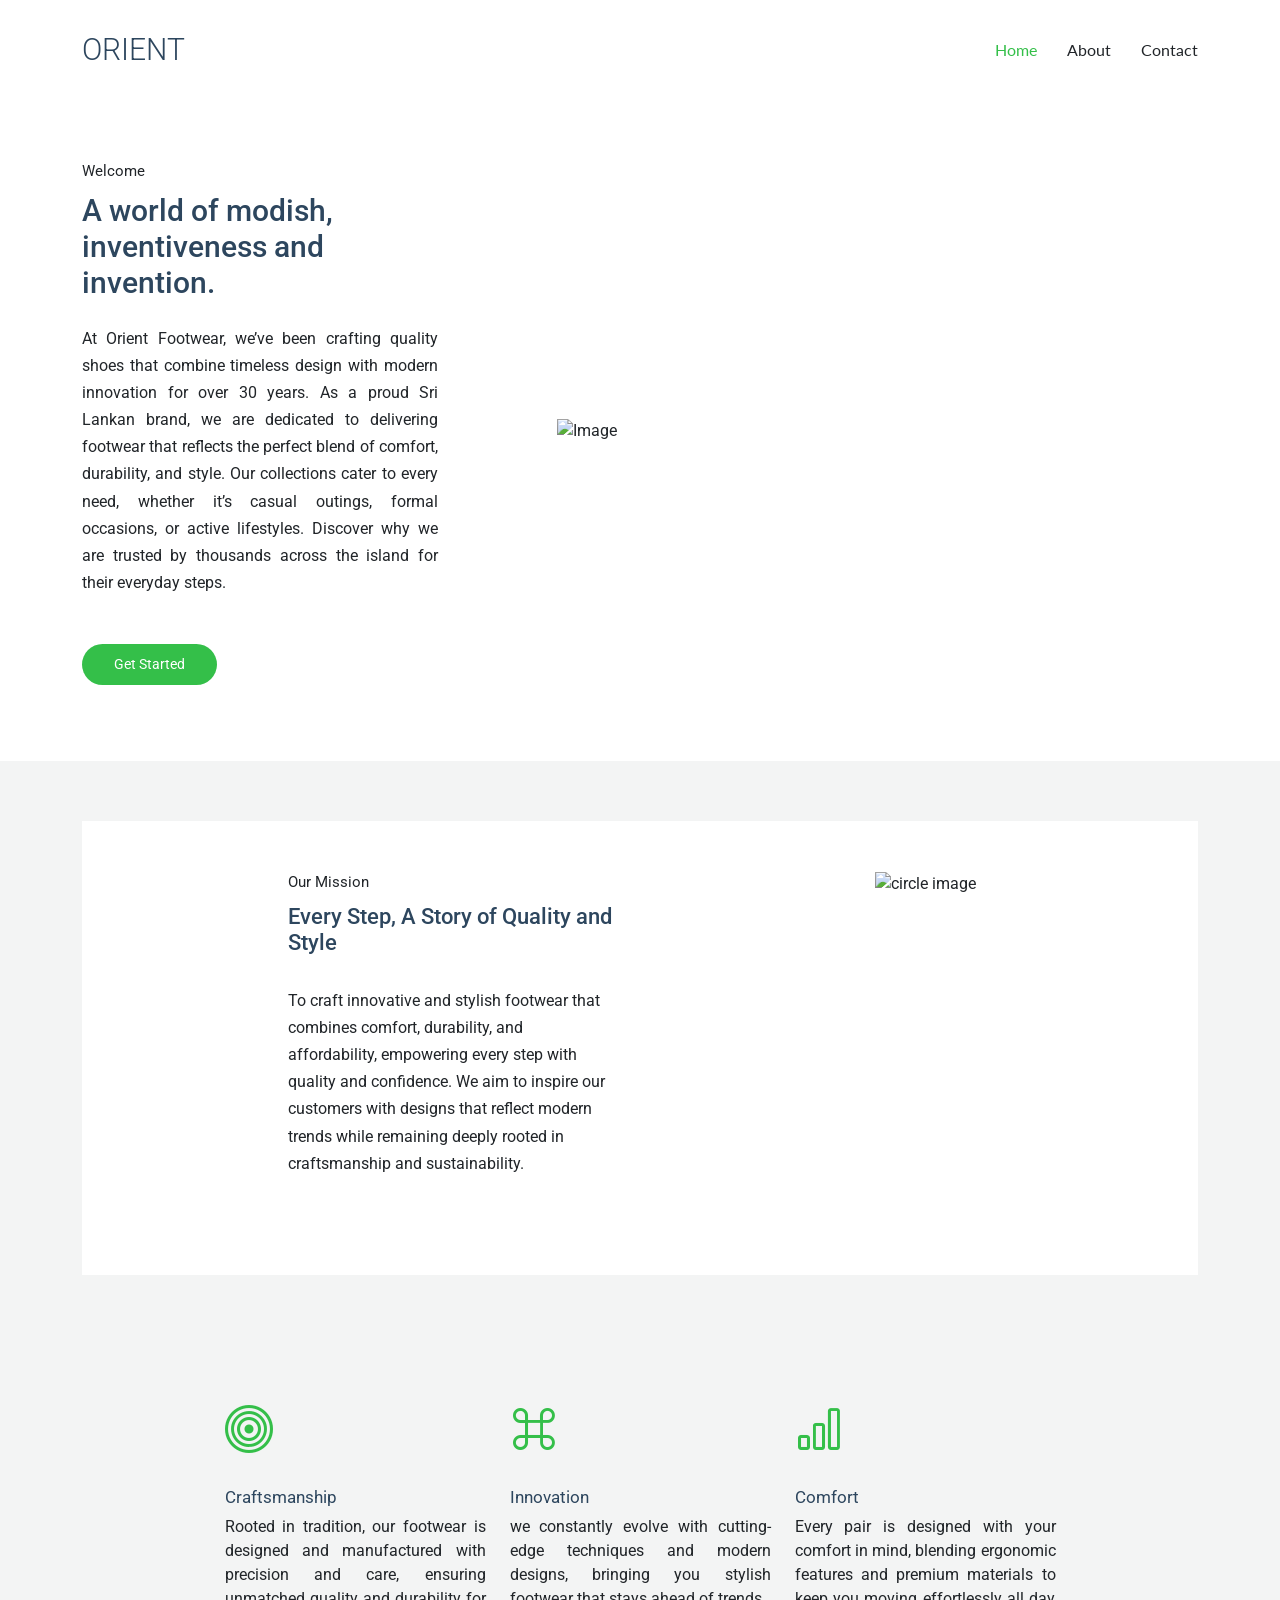
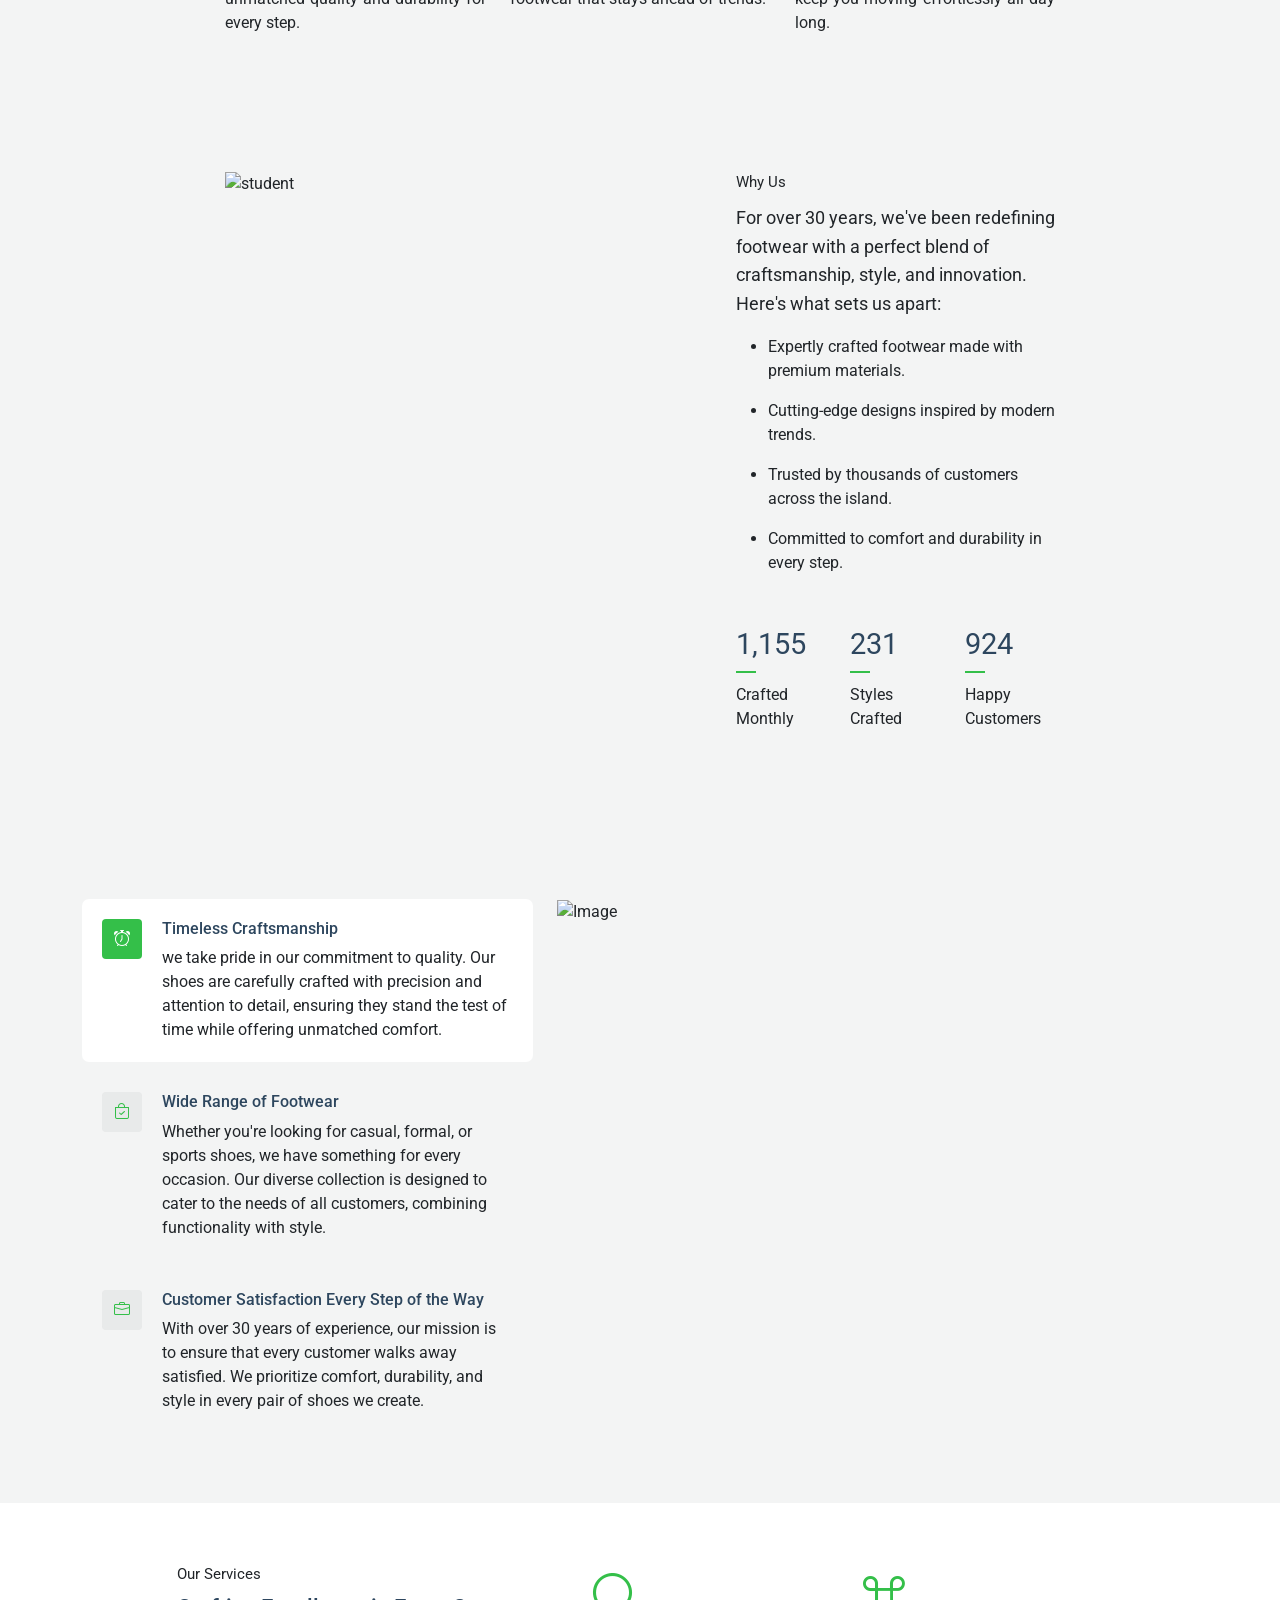
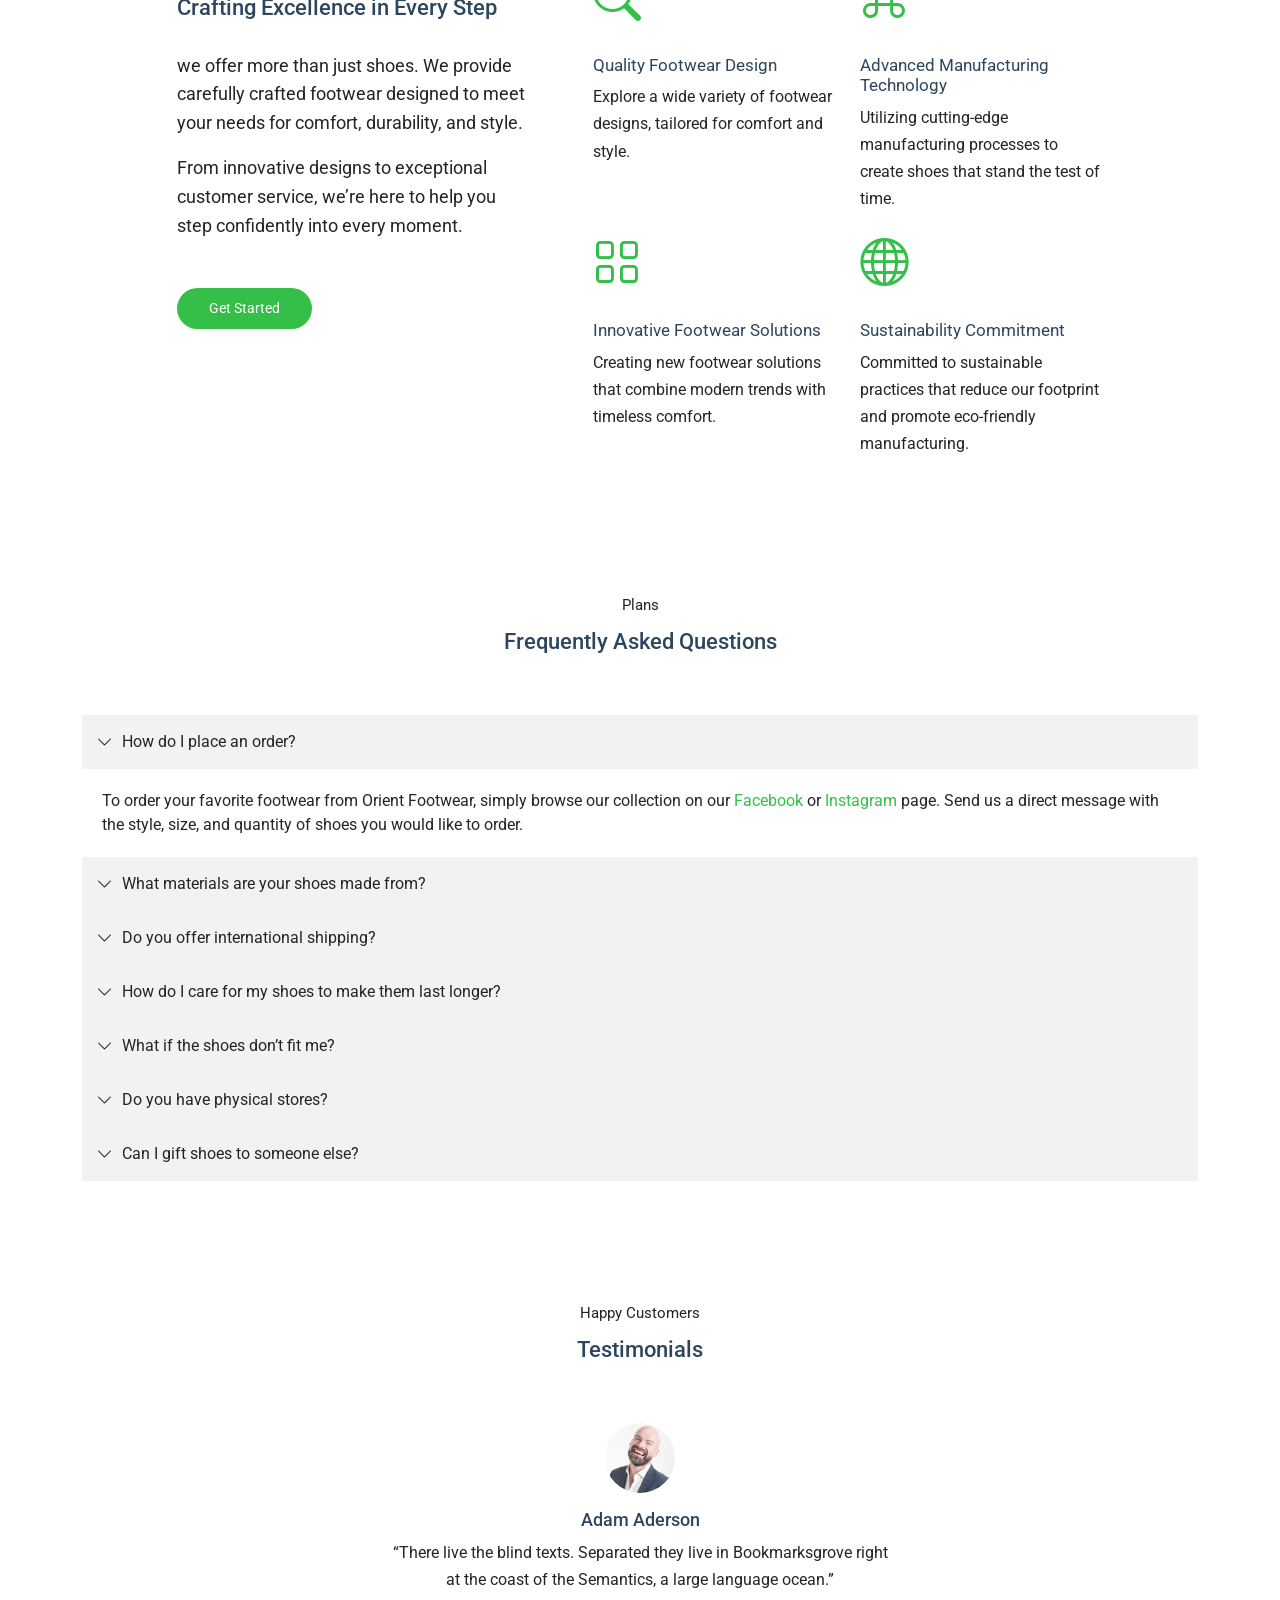
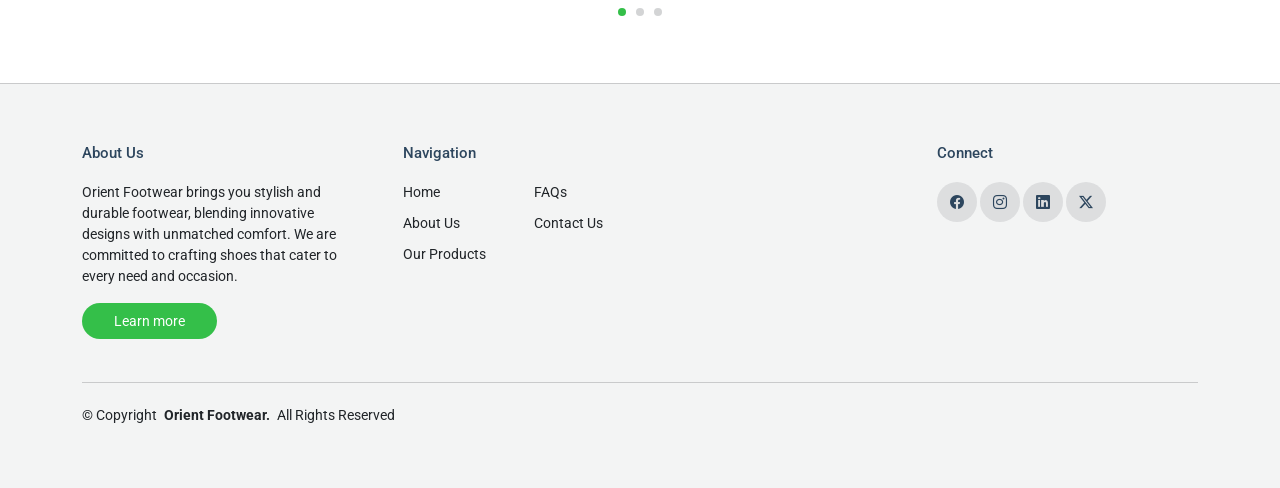
==== commit ce2f8fca: "Update index.html" ====
--- a/index.html
+++ b/index.html
@@ -4,7 +4,7 @@
 <head>
   <meta charset="utf-8">
   <meta content="width=device-width, initial-scale=1.0" name="viewport">
-  <title>Index - Active Bootstrap Template</title>
+  <title>Home - Orient Footwear</title>
   <meta name="description" content="">
   <meta name="keywords" content="">
 
@@ -38,7 +38,7 @@
       <a href="index.html" class="logo d-flex align-items-center">
         <!-- Uncomment the line below if you also wish to use an image logo -->
         <!-- <img src="assets/img/logo.png" alt=""> -->
-        <h1 class="sitename">Active.</h1>
+        <h1 class="sitename">ORIENT</h1>
       </a>
 
       <nav id="navmenu" class="navmenu">
@@ -856,4 +856,4 @@
 
 </body>
 
-</html>+</html>
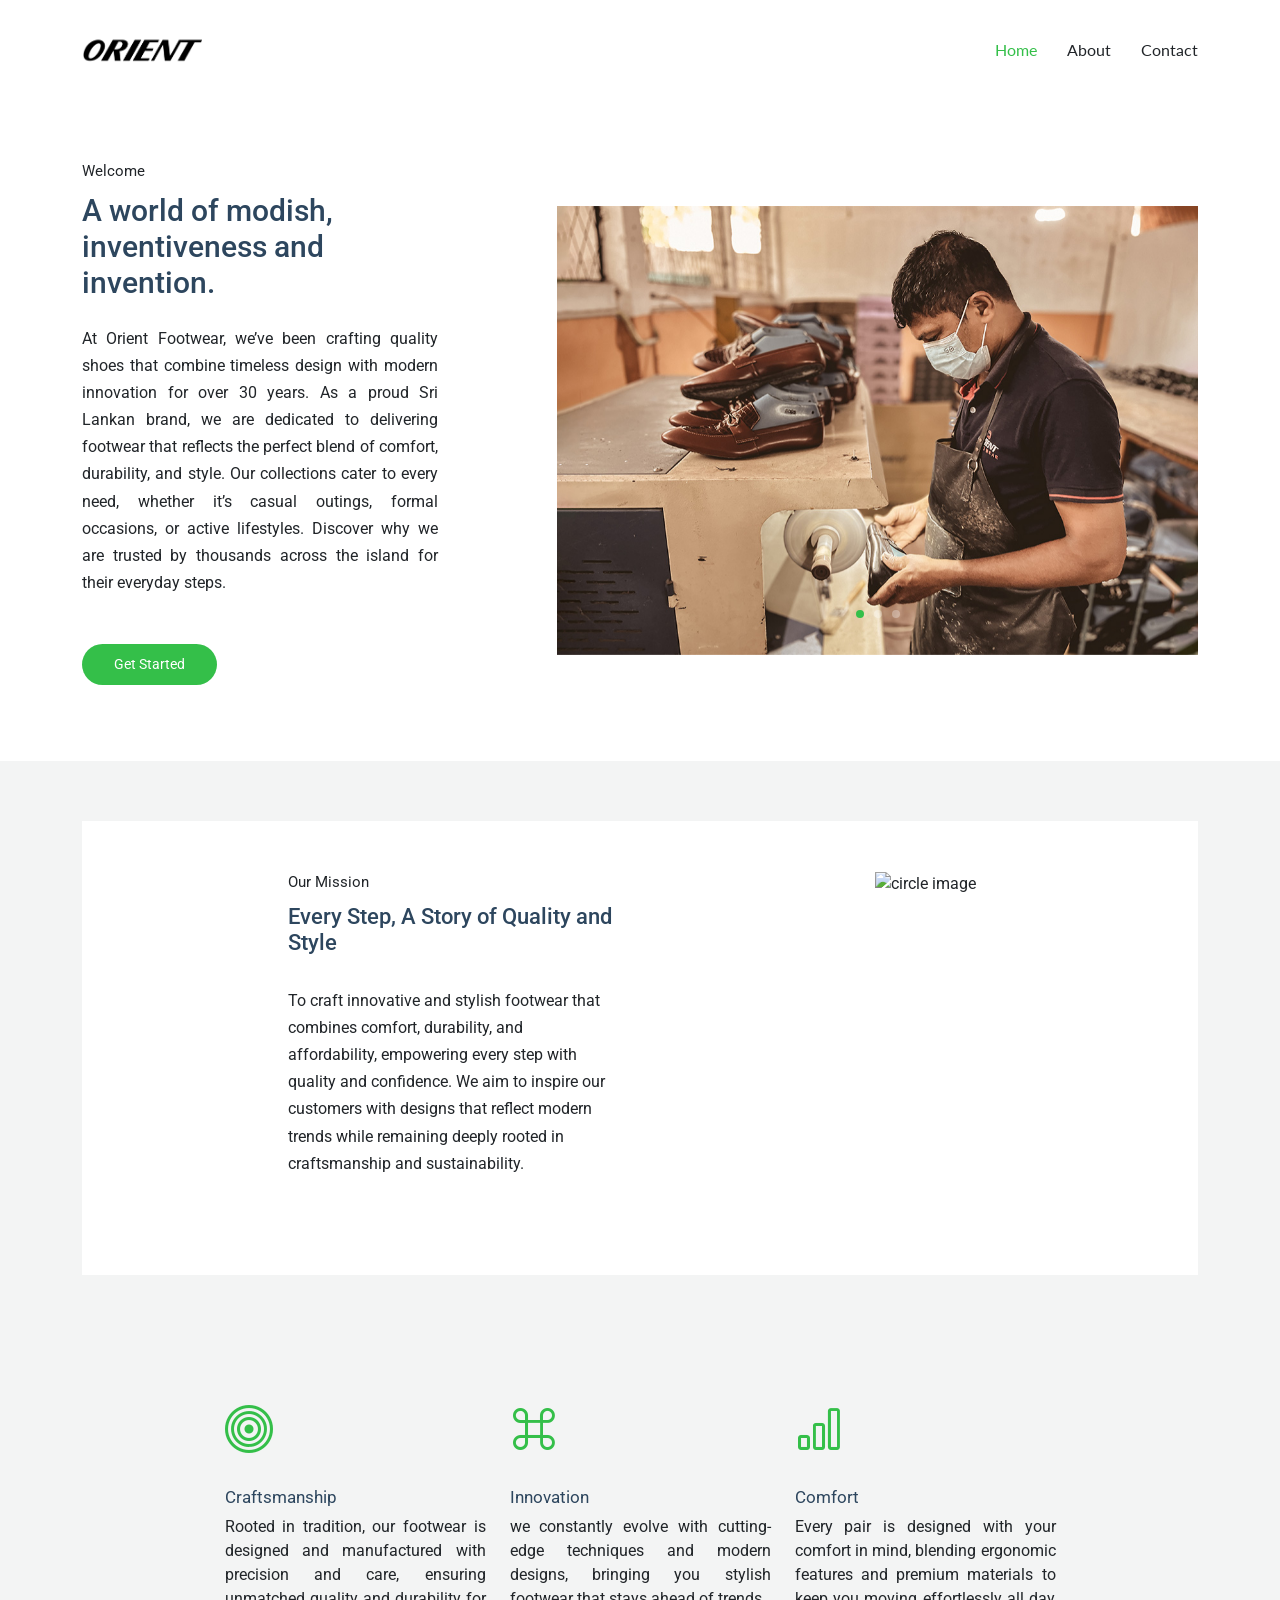
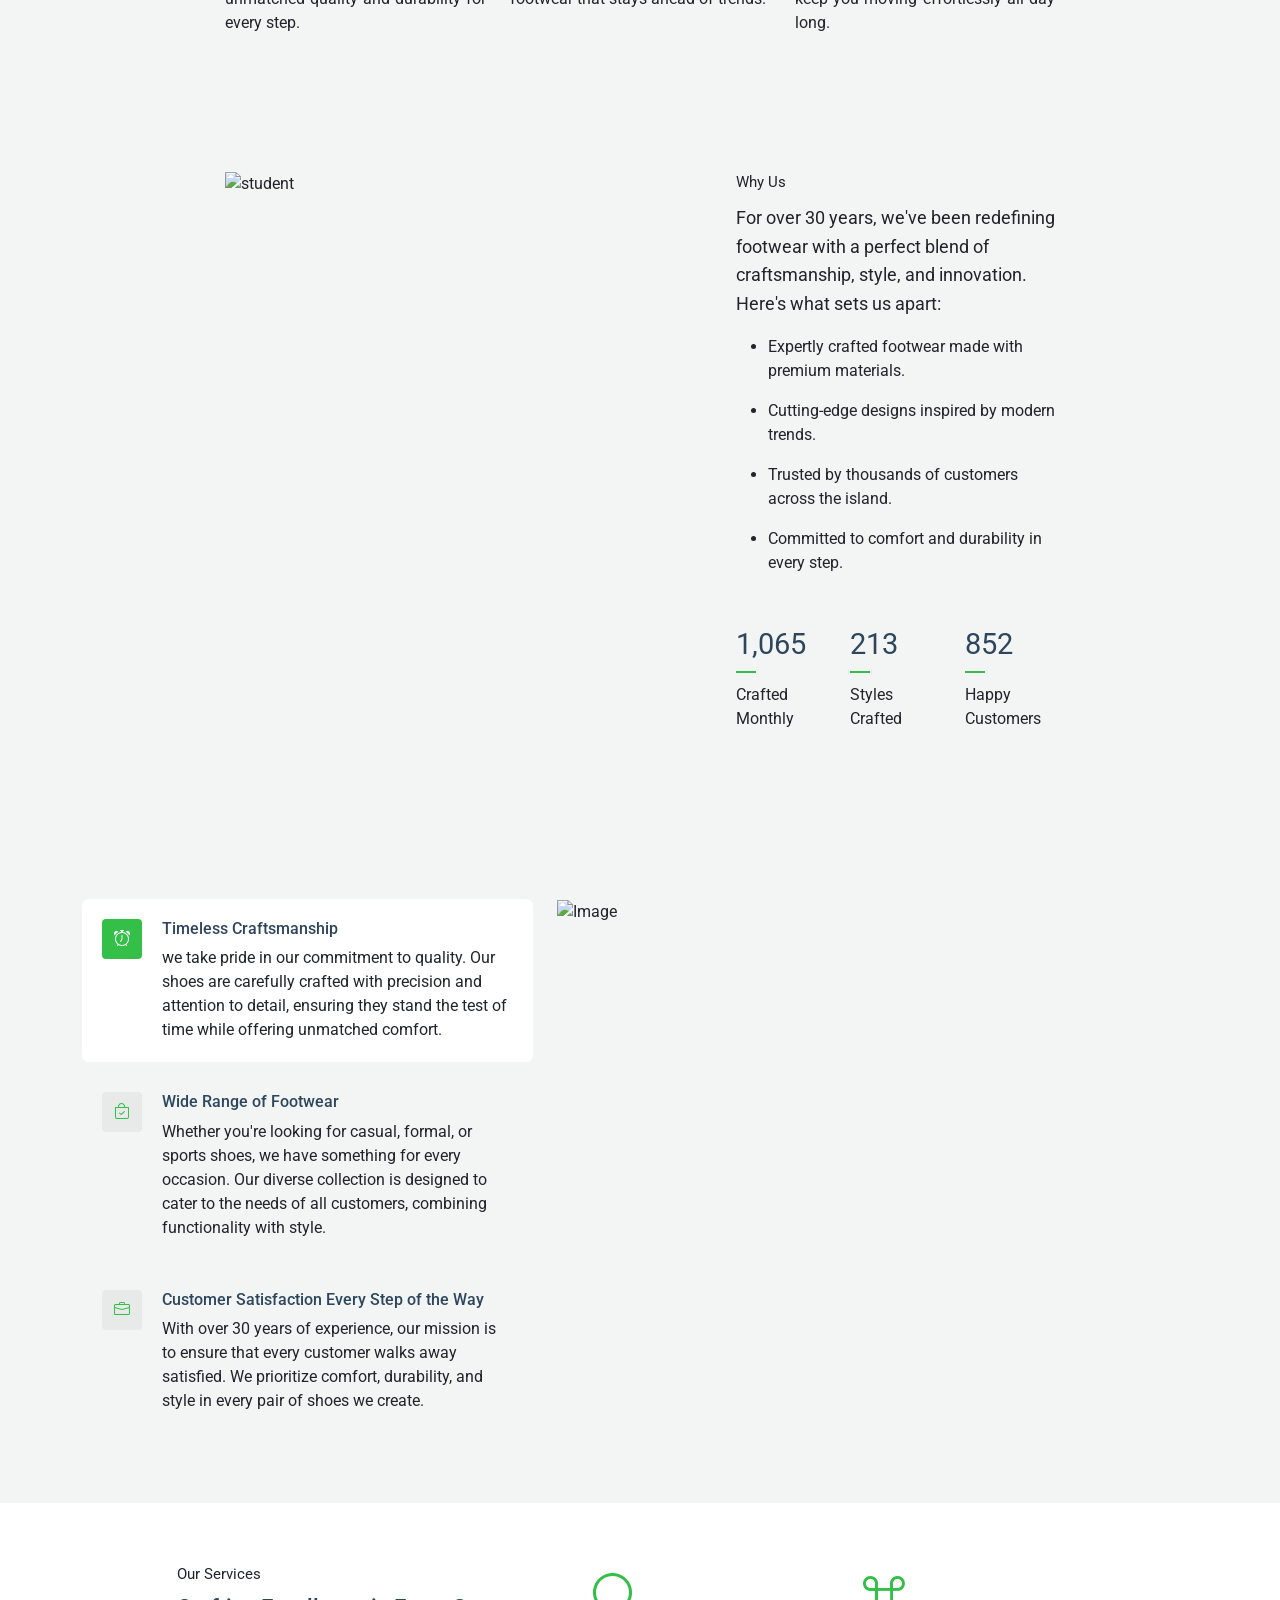
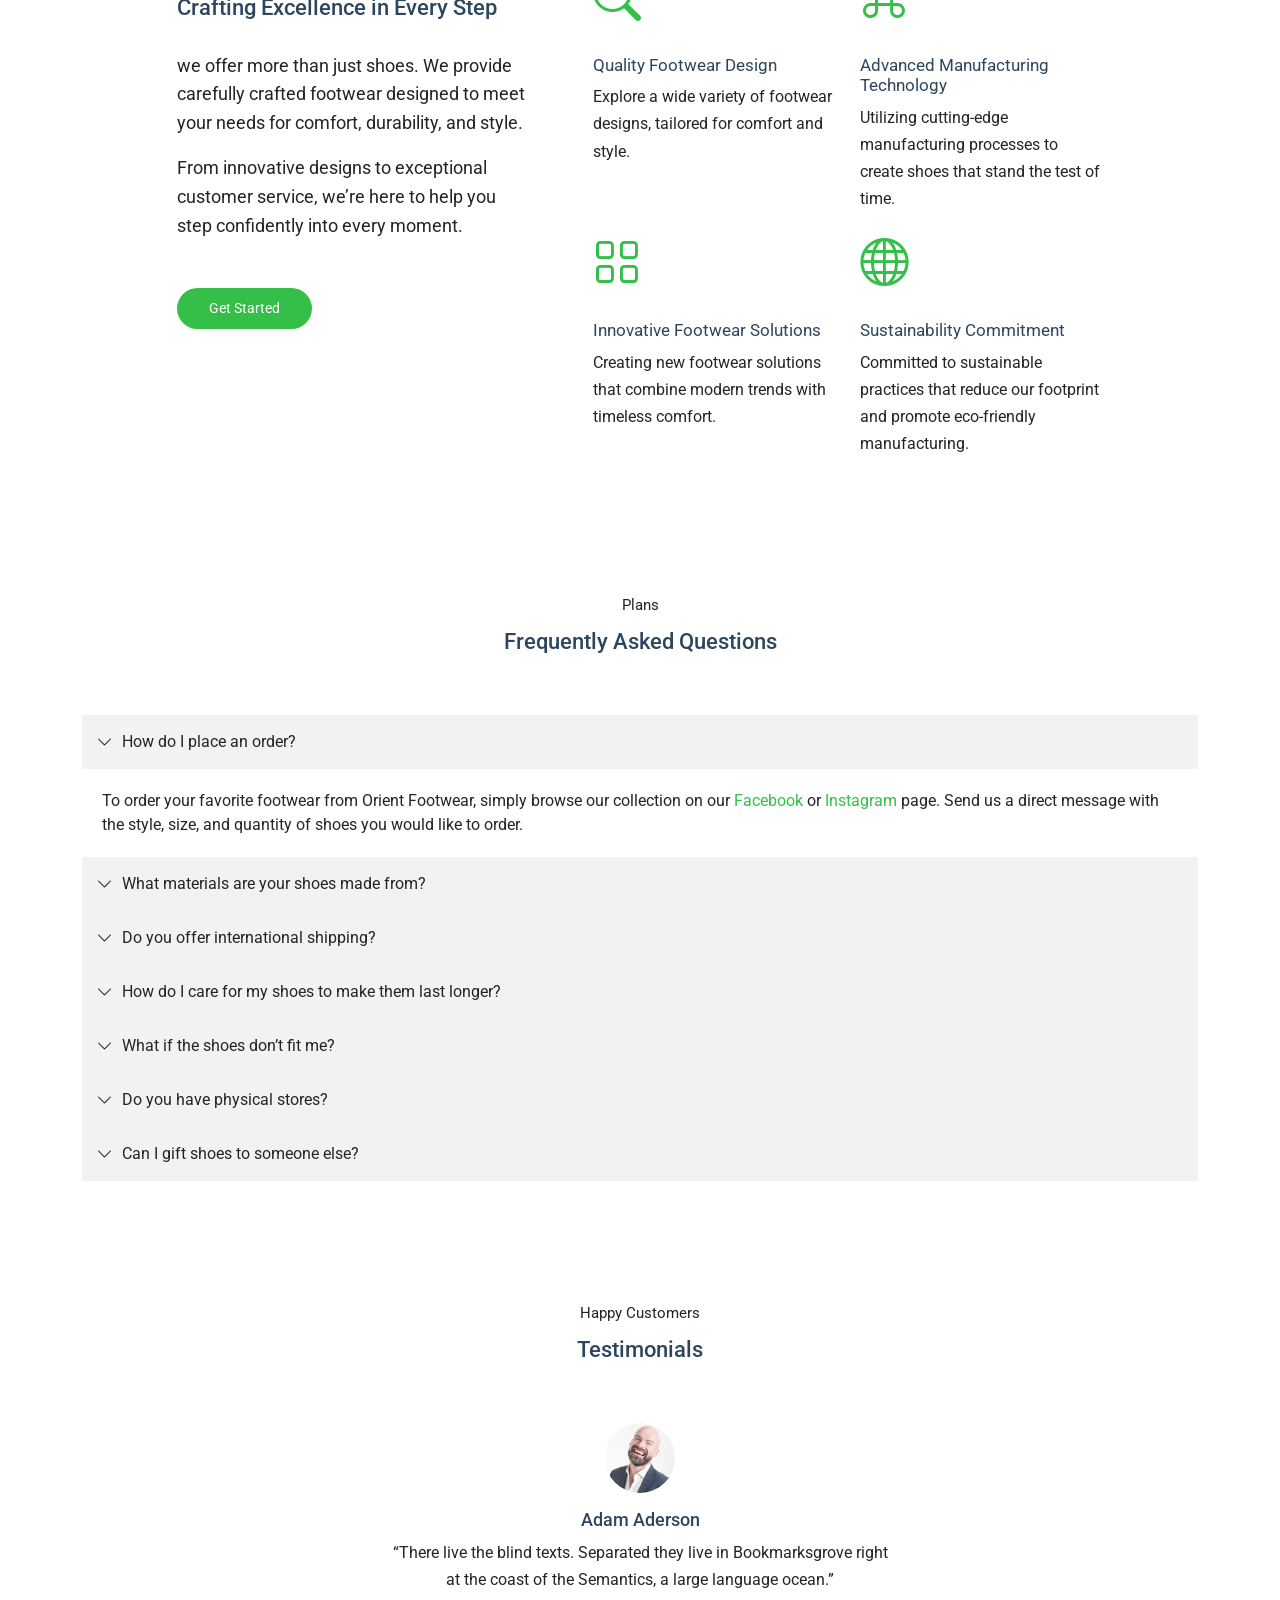
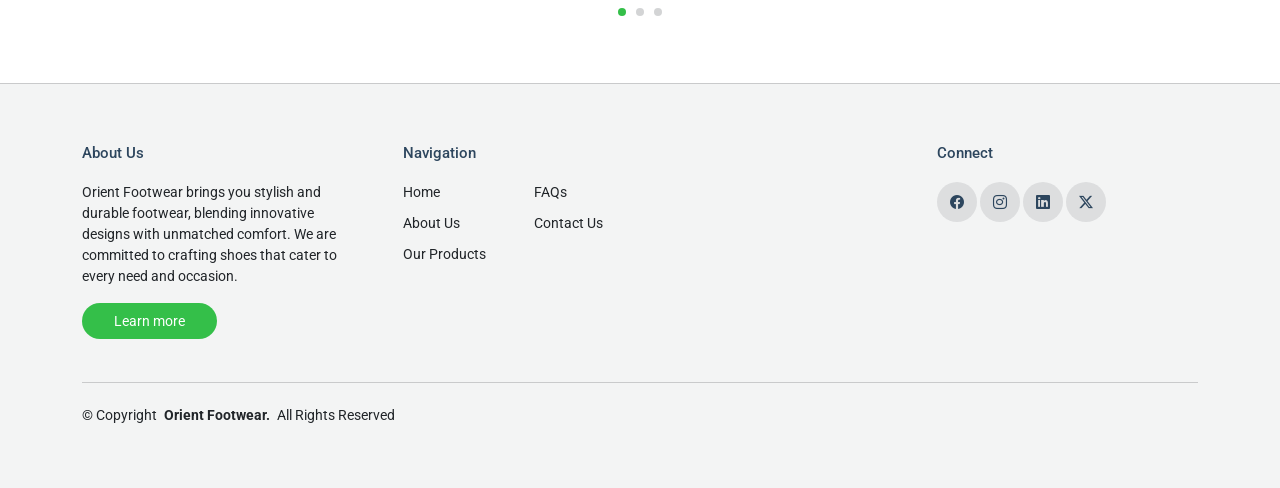
==== commit 81ebf400: "img changed" ====
--- a/index.html
+++ b/index.html
@@ -37,8 +37,8 @@
 
       <a href="index.html" class="logo d-flex align-items-center">
         <!-- Uncomment the line below if you also wish to use an image logo -->
-        <!-- <img src="assets/img/logo.png" alt=""> -->
-        <h1 class="sitename">ORIENT</h1>
+        <img src="assets/img/logo.png" alt="">
+        <!-- <h1 class="sitename">ORIENT</h1> -->
       </a>
 
       <nav id="navmenu" class="navmenu">
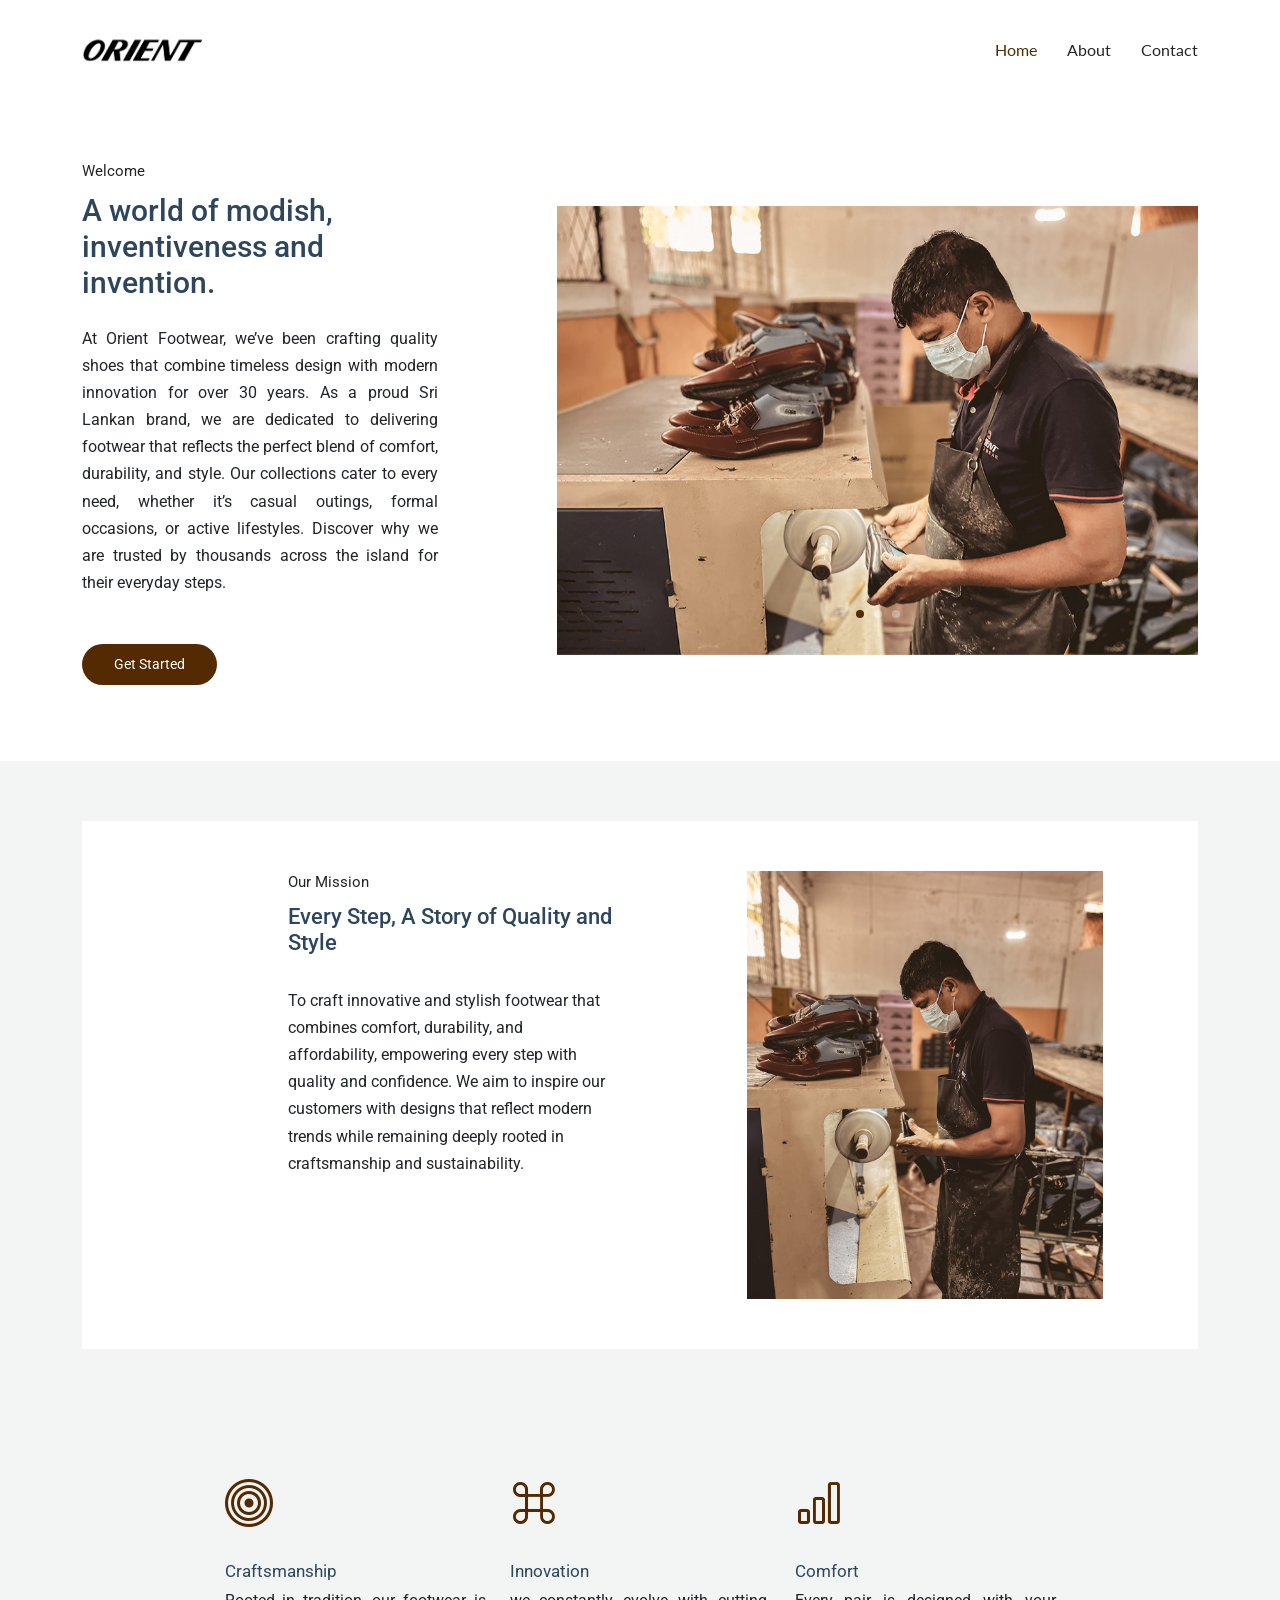
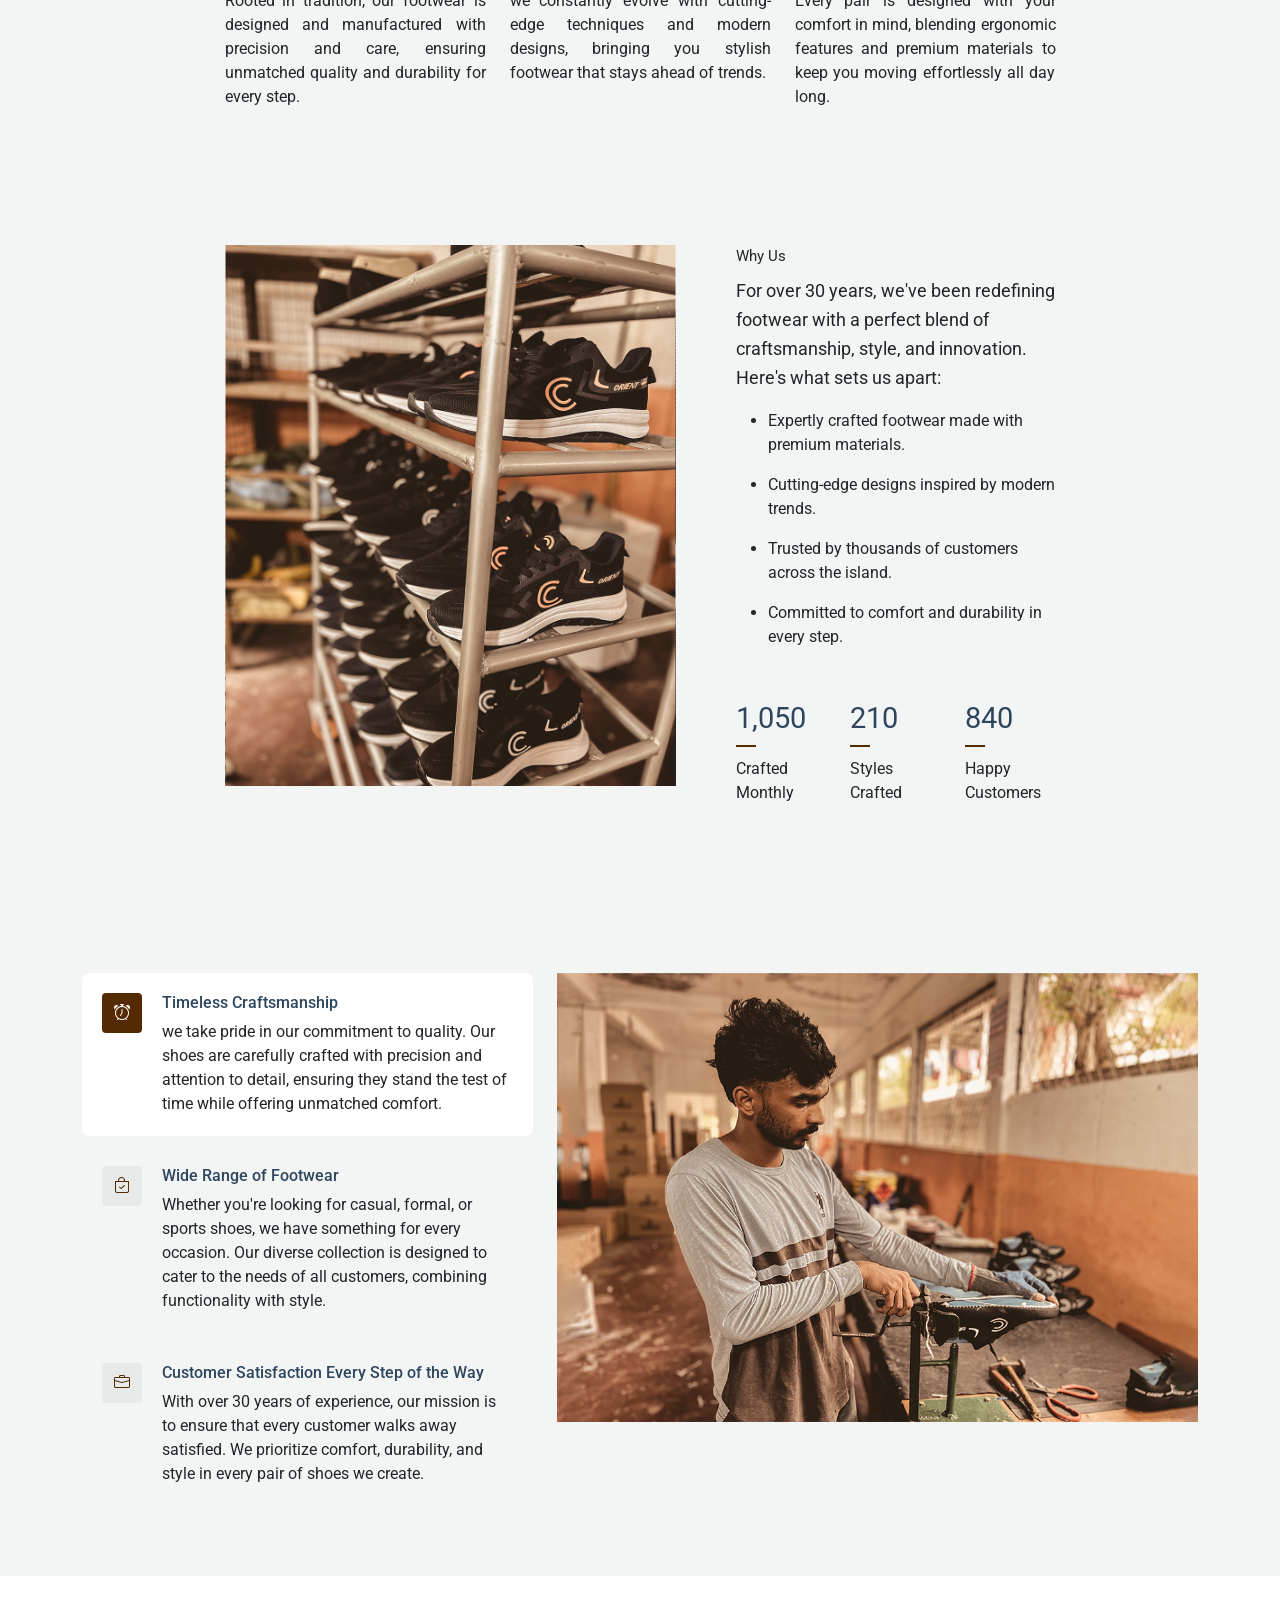
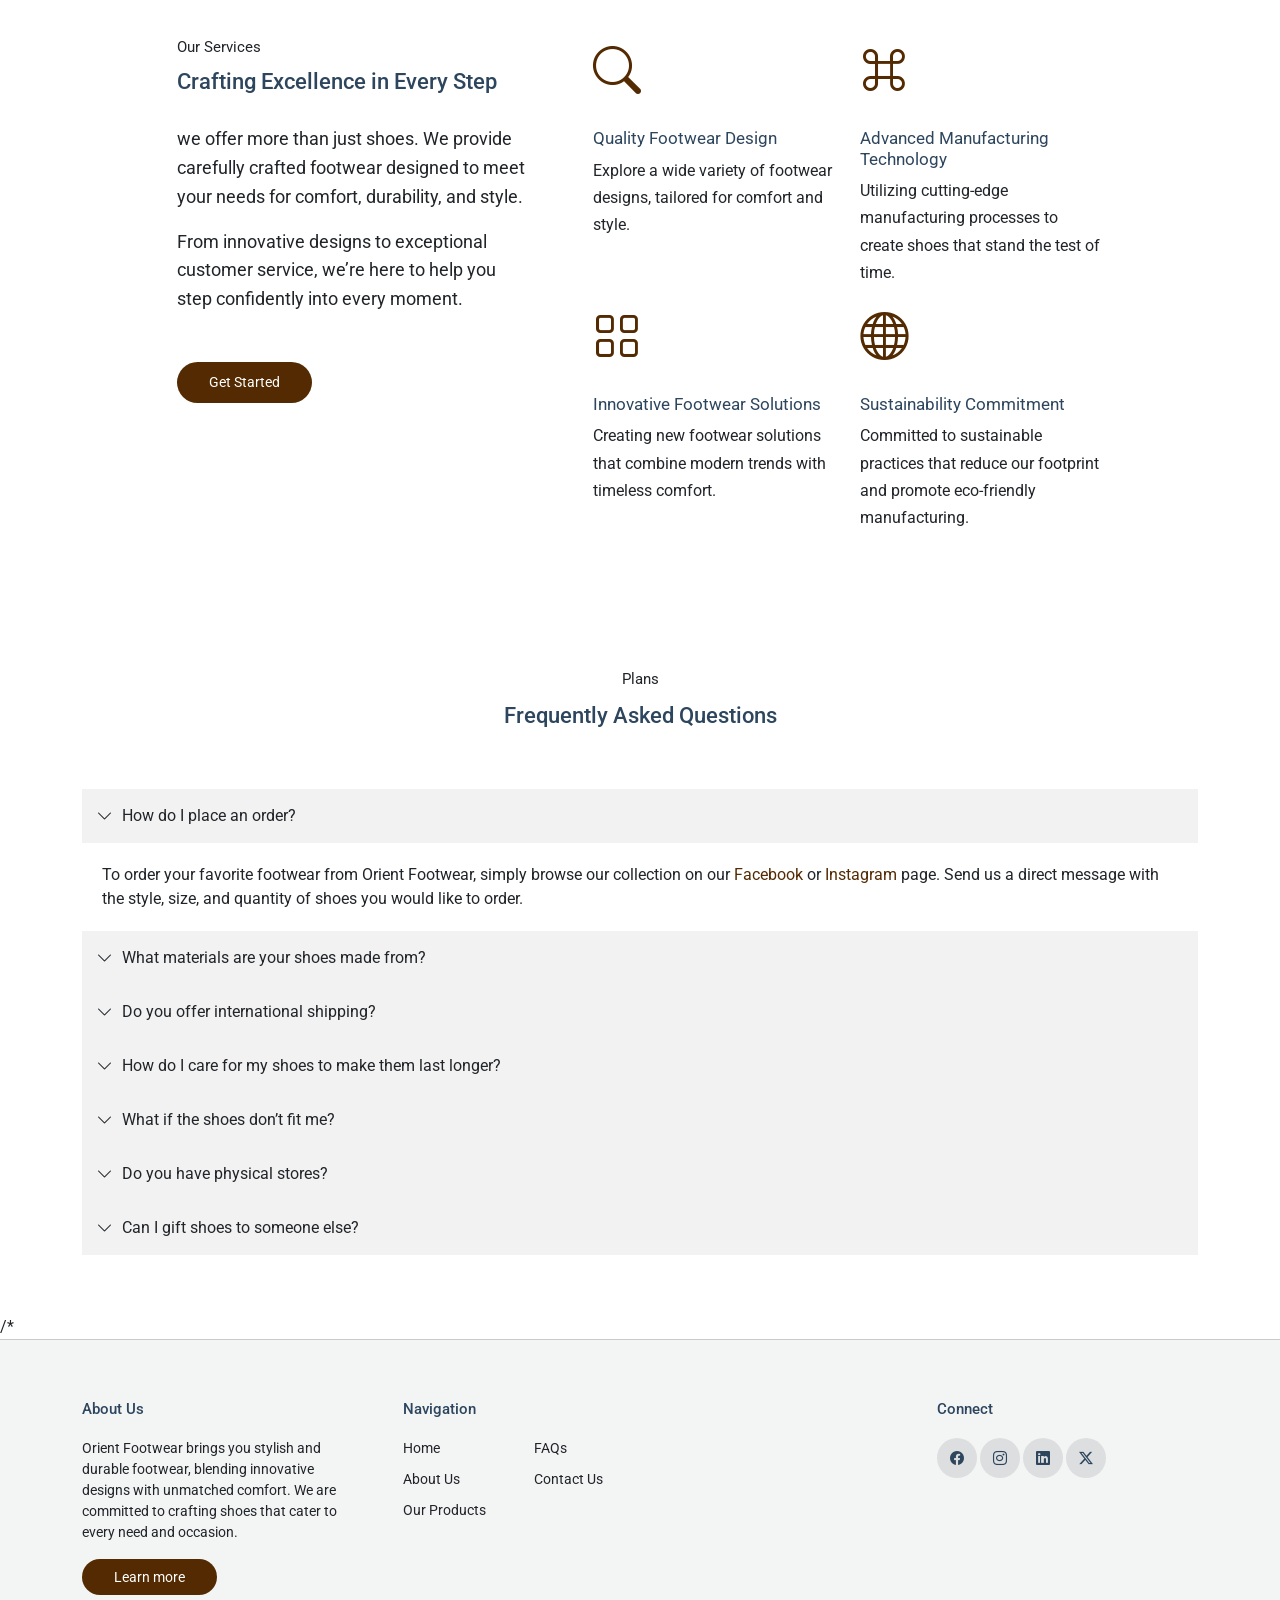
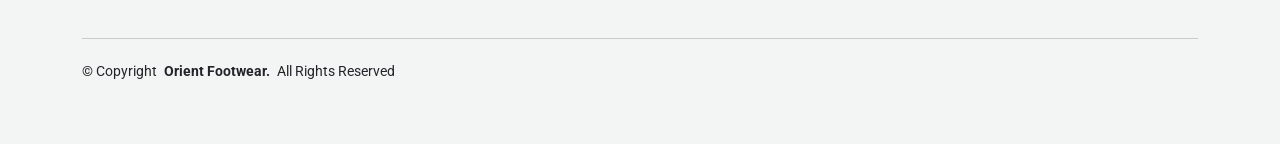
==== commit 778186eb: "colour changr" ====
--- a/index.html
+++ b/index.html
@@ -647,97 +647,8 @@
       </div>
       </div>
     </section><!-- /Faq Section -->
-
-    <!-- Testimonials Section -->
-    <section id="testimonials" class="testimonials section">
-      <!-- Section Title -->
-      <div class="container section-title" data-aos="fade-up">
-        <p>Happy Customers</p>
-        <h2>Testimonials</h2>
-      </div><!-- End Section Title -->
-
-      <div class="container" data-aos="fade-up">
-        <div class="row justify-content-center">
-          <div class="col-lg-7">
-            <div class="swiper init-swiper">
-              <script type="application/json" class="swiper-config">
-                {
-                  "loop": true,
-                  "speed": 600,
-                  "autoplay": {
-                    "delay": 5000
-                  },
-                  "slidesPerView": "auto",
-                  "pagination": {
-                    "el": ".swiper-pagination",
-                    "type": "bullets",
-                    "clickable": true
-                  },
-                  "breakpoints": {
-                    "320": {
-                      "slidesPerView": 1,
-                      "spaceBetween": 40
-                    },
-                    "1200": {
-                      "slidesPerView": 1,
-                      "spaceBetween": 1
-                    }
-                  }
-                }
-              </script>
-              <div class="swiper-wrapper">
-                <div class="swiper-slide">
-                  <div class="testimonial mx-auto">
-                    <figure class="img-wrap">
-                      <img src="assets/img/testimonials/testimonials-1.jpg" alt="Image" class="img-fluid">
-                    </figure>
-                    <h3 class="name">Adam Aderson</h3>
-                    <blockquote>
-                      <p>
-                        “There live the blind texts. Separated they live in
-                        Bookmarksgrove right at the coast of the Semantics, a large
-                        language ocean.”
-                      </p>
-                    </blockquote>
-                  </div>
-                </div>
-                <div class="swiper-slide">
-                  <div class="testimonial mx-auto">
-                    <figure class="img-wrap">
-                      <img src="assets/img/testimonials/testimonials-2.jpg" alt="Image" class="img-fluid">
-                    </figure>
-                    <h3 class="name">Lukas Devlin</h3>
-                    <blockquote>
-                      <p>
-                        “There live the blind texts. Separated they live in
-                        Bookmarksgrove right at the coast of the Semantics, a large
-                        language ocean.”
-                      </p>
-                    </blockquote>
-                  </div>
-                </div>
-                <div class="swiper-slide">
-                  <div class="testimonial mx-auto">
-                    <figure class="img-wrap">
-                      <img src="assets/img/testimonials/testimonials-3.jpg" alt="Image" class="img-fluid">
-                    </figure>
-                    <h3 class="name">Kayla Bryant</h3>
-                    <blockquote>
-                      <p>
-                        “There live the blind texts. Separated they live in
-                        Bookmarksgrove right at the coast of the Semantics, a large
-                        language ocean.”
-                      </p>
-                    </blockquote>
-                  </div>
-                </div>
-              </div>
-              <div class="swiper-pagination"></div>
-            </div>
-          </div>
-        </div>
-      </div>
-    </section><!-- /Testimonials Section -->
+/*
+
 
   </main>
 
--- a/assets/css/main.css
+++ b/assets/css/main.css
@@ -22,7 +22,7 @@
   --background-color: #ffffff; /* Background color for the entire website, including individual sections */
   --default-color: #212529; /* Default color used for the majority of the text content across the entire website */
   --heading-color: #2d465e; /* Color for headings, subheadings and title throughout the website */
-  --accent-color: #34bf49; /* Accent color that represents your brand on the website. It's used for buttons, links, and other elements that need to stand out */
+  --accent-color: #532a01; /* Accent color that represents your brand on the website. It's used for buttons, links, and other elements that need to stand out */
   --surface-color: #ffffff; /* The surface color is used as a background of boxed elements within sections, such as cards, icon boxes, or other elements that require a visual separation from the global background. */
   --contrast-color: #ffffff; /* Contrast color for text, ensuring readability against backgrounds of accent, heading, or default colors. */
 }
@@ -30,11 +30,11 @@
 /* Nav Menu Colors - The following color variables are used specifically for the navigation menu. They are separate from the global colors to allow for more customization options */
 :root {
   --nav-color: #212529;  /* The default color of the main navmenu links */
-  --nav-hover-color: #34bf49; /* Applied to main navmenu links when they are hovered over or active */
+  --nav-hover-color: #532a01; /* Applied to main navmenu links when they are hovered over or active */
   --nav-mobile-background-color: #ffffff; /* Used as the background color for mobile navigation menu */
   --nav-dropdown-background-color: #ffffff; /* Used as the background color for dropdown items that appear when hovering over primary navigation items */
   --nav-dropdown-color: #212529; /* Used for navigation links of the dropdown items in the navigation menu. */
-  --nav-dropdown-hover-color: #34bf49; /* Similar to --nav-hover-color, this color is applied to dropdown navigation links when they are hovered over. */
+  --nav-dropdown-hover-color: #532a01; /* Similar to --nav-hover-color, this color is applied to dropdown navigation links when they are hovered over. */
 }
 
 /* Color Presets - These classes override global colors when applied to any section or element, providing reuse of the sam color scheme. */
